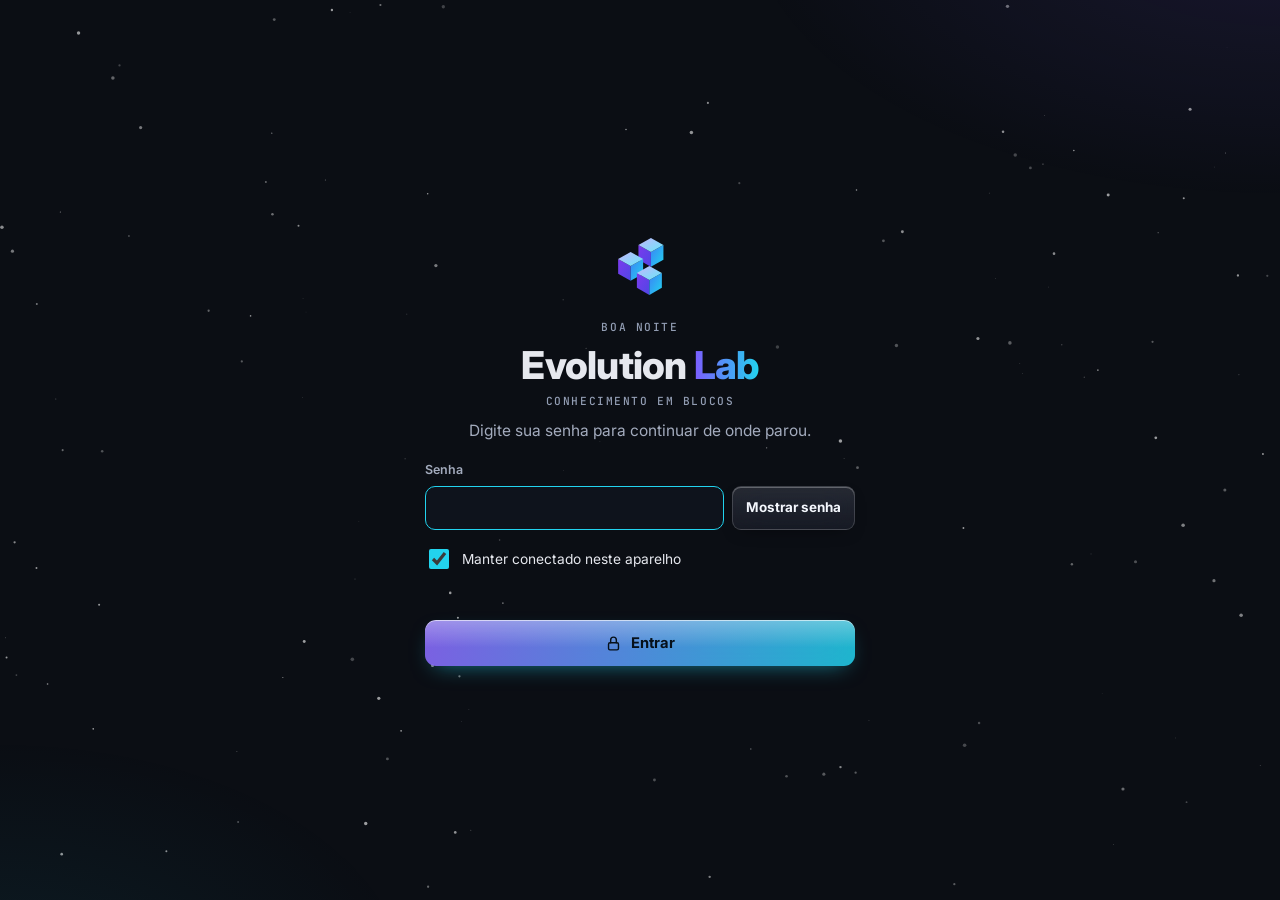
==== index.html @ 815b3268 "Corrige celular: cabecalho sem cortes, seis atalhos compactos, trilha e formularios responsivos" ====
<!doctype html>
<html lang="pt-BR">
<head>
<meta charset="utf-8">
<meta name="viewport" content="width=device-width,initial-scale=1,viewport-fit=cover">
<title>Evolution Lab</title>
<meta name="description" content="A escola particular do Arnold: Curso de Claude, Programação com a BLESSAINT e Faculdade Estácio.">
<meta name="theme-color" content="#0B0E1A">
<meta name="apple-mobile-web-app-capable" content="yes">
<meta name="mobile-web-app-capable" content="yes">
<meta name="apple-mobile-web-app-status-bar-style" content="black-translucent">
<meta name="apple-mobile-web-app-title" content="Evo Lab">
<link rel="manifest" href="manifest.webmanifest">
<link rel="icon" href="icon.svg" type="image/svg+xml">
<link rel="apple-touch-icon" href="icon-180.png">
<link rel="preconnect" href="https://fonts.googleapis.com">
<link rel="preconnect" href="https://fonts.gstatic.com" crossorigin>
<link rel="stylesheet" href="https://fonts.googleapis.com/css2?family=Inter:wght@400;500;600;700;800&family=JetBrains+Mono:wght@400;500;600&family=Pixelify+Sans:wght@500;700&display=swap">
<style>
/* Direção: "árvore de habilidades" — RPG da carreira dev. Painel escuro de ferramenta, violeta e ciano como energia, âmbar para constância, tipografia Inter + JetBrains Mono. */
:root{
  --bg:#0B0E14; --bg2:#0E131C; --card:#121722; --card2:#171D2B; --card3:#1E2533;
  --line:#1E2533; --line2:#2A3245;
  --text:#E6E8EE; --muted:#A3ABBD; --dim:#929DB3;
  --violet:#A78BFA; --violet2:#7C5CFF; --cyan:#22D3EE; --amber:#F59E0B; --pink:#F472B6; --green:#34D399; --red:#F87171;
  --gold:#22D3EE; --fire:#F59E0B; --sky:#22D3EE;
  --claude:#F59E0B; --prog:#A78BFA; --fac:#F472B6;
  --ok:#34D399; --bad:#F87171;
  --grad:linear-gradient(90deg,#7C5CFF,#22D3EE);
  --r:16px;
  --f-d:"Inter", system-ui, -apple-system, "Segoe UI", sans-serif;
  --f-b:"Inter", system-ui, -apple-system, "Segoe UI", sans-serif;
  --f-m:"JetBrains Mono", ui-monospace, Consolas, monospace;
  --ink:#E6E8EE; --ink2:#A3ABBD; --paper:#0E131C; --pen:#A78BFA; --pen-soft:#1D1A33;
  --hl:#22D3EE; --hl-ink:#04161A; --red2:#F87171; --ok-soft:#0F2A22; --c-claude:#F59E0B; --c-claude-soft:#2A2010;
  --f-body:var(--f-b); --f-hand:var(--f-m); --f-mono:var(--f-m);
  color-scheme:dark;
}
*{box-sizing:border-box;-webkit-tap-highlight-color:transparent}
html,body{margin:0}
body{background:var(--bg);color:var(--text);font-family:var(--f-b);font-size:15.5px;line-height:1.6;min-height:100vh;overflow-x:hidden;padding-top:env(safe-area-inset-top,0px);-webkit-font-smoothing:antialiased}
body::after{content:"";position:fixed;inset:0;pointer-events:none;z-index:-1;background:radial-gradient(900px 480px at 100% -10%,rgba(124,92,255,.12),transparent 60%),radial-gradient(700px 420px at 0% 110%,rgba(34,211,238,.07),transparent 60%)}
a{color:var(--cyan)}
button{font:inherit;color:inherit;cursor:pointer;border:0;background:none}
input,textarea,select{font:inherit;color:var(--text)}
:focus-visible{outline:2px solid var(--cyan);outline-offset:3px;border-radius:8px}
h1,h2,h3,h4{font-family:var(--f-d);margin:0;line-height:1.12;text-wrap:balance;font-weight:800;letter-spacing:-.02em}
h1{font-size:clamp(1.9rem,5.2vw,2.7rem)}
h2{font-size:clamp(1.3rem,3.4vw,1.75rem)}
h3{font-size:1.05rem;letter-spacing:-.01em}
p{margin:0 0 .8em}
code{font-family:var(--f-m);font-size:.85em;background:#1A2030;color:#C9D4FF;padding:.12em .4em;border-radius:6px}
pre{background:#080B11;border:1px solid var(--line);color:#D6DEFF;padding:14px 16px;border-radius:12px;overflow-x:auto;font-size:.82rem;line-height:1.6;margin:.6em 0 1em;font-family:var(--f-m)}
pre code{background:none;padding:0;color:inherit}
.sr{position:absolute;width:1px;height:1px;overflow:hidden;clip:rect(0 0 0 0)}
.muted{color:var(--muted)} .dim{color:var(--dim)} .small{font-size:.86rem} .tiny{font-size:.76rem}
.mono{font-family:var(--f-m)}
.num{font-variant-numeric:tabular-nums}
.row{display:flex;gap:12px;align-items:center;flex-wrap:wrap}
.between{justify-content:space-between}
.stack{display:flex;flex-direction:column;gap:16px}
.grid2{display:grid;grid-template-columns:repeat(auto-fit,minmax(min(100%,320px),1fr));gap:16px}
.grid3{display:grid;grid-template-columns:repeat(auto-fit,minmax(min(100%,240px),1fr));gap:14px}
.eyebrow{font-family:var(--f-m);font-size:.7rem;letter-spacing:.14em;text-transform:uppercase;font-weight:500;color:var(--dim)}
.gtext{background:var(--grad);-webkit-background-clip:text;background-clip:text;color:transparent}

/* app shell */
.shell{display:grid;grid-template-columns:248px minmax(0,1fr);min-height:100vh}
.rail{position:sticky;top:0;height:100vh;padding:22px 14px;display:flex;flex-direction:column;gap:4px;border-right:1px solid var(--line);background:rgba(11,14,20,.85)}
.brand{display:flex;align-items:center;gap:12px;padding:2px 6px 22px;text-decoration:none;color:var(--text)}
.brand b{font-weight:700;font-size:.98rem;line-height:1.2;display:block}
.brand small{display:block;font-family:var(--f-m);font-size:.72rem;color:var(--cyan)}
.crest{width:42px;height:42px;flex:none}
.navi{display:flex;align-items:center;gap:12px;padding:10px 12px;border-radius:10px;text-decoration:none;color:var(--dim);font-weight:600;font-size:.93rem}
.navi svg{width:20px;height:20px;flex:none}
.navi:hover{background:var(--card);color:var(--text)}
.navi[aria-current="page"]{background:var(--card2);color:var(--text)}
.navi[aria-current="page"] svg{color:var(--cyan)}
.rail .spacer{flex:1}
.rail .sync{font-family:var(--f-m);font-size:.72rem;color:var(--dim);padding:8px 12px;display:flex;gap:8px;align-items:center}
.dot{width:7px;height:7px;border-radius:50%;background:var(--green);flex:none}
.dot.off{background:var(--amber)} .dot.busy{background:var(--cyan);animation:pulse 1s infinite}
.main{min-width:0}
.topbar{position:sticky;top:0;z-index:30;display:flex;align-items:center;gap:8px;justify-content:flex-end;padding:12px max(18px,env(safe-area-inset-right,0px)) 12px max(18px,env(safe-area-inset-left,0px));background:rgba(11,14,20,.85);backdrop-filter:blur(12px);border-bottom:1px solid var(--line)}
.topbar .brand{display:none;padding:0;margin-right:auto}
.pill{display:inline-flex;align-items:center;gap:7px;padding:6px 11px;border-radius:9px;background:var(--card);border:1px solid var(--line);font-family:var(--f-m);font-size:.8rem;white-space:nowrap;text-decoration:none;color:var(--text)}
.pill svg{width:15px;height:15px}
.pill.fire{color:var(--amber)} .pill.xp{color:var(--cyan)} .pill.lvl{color:var(--violet)}
.pill.fire.cold{color:var(--dim)}
.wrap{max-width:1180px;margin:0 auto;padding:28px max(18px,env(safe-area-inset-right,0px)) 80px max(18px,env(safe-area-inset-left,0px))}
.tabbar{display:none}
@media (max-width:860px){
  .shell{grid-template-columns:1fr}
  .rail{display:none}
  .topbar .brand{display:flex}
  .topbar .brand small{display:none}
  .topbar .pill.lvl{display:none}
  .tabbar{display:flex;position:fixed;left:0;right:0;bottom:0;z-index:40;background:rgba(14,19,28,.96);backdrop-filter:blur(14px);border-top:1px solid var(--line);
    padding:6px max(6px,env(safe-area-inset-right,0px)) calc(6px + env(safe-area-inset-bottom,0px)) max(6px,env(safe-area-inset-left,0px))}
  .tabbar a{flex:1;display:flex;flex-direction:column;align-items:center;gap:3px;padding:6px 2px;border-radius:10px;text-decoration:none;color:var(--dim);font-size:.66rem;font-weight:600}
  .tabbar a svg{width:22px;height:22px}
  .tabbar a[aria-current="page"]{color:var(--cyan)}
  .wrap{padding-bottom:calc(96px + env(safe-area-inset-bottom,0px))}
}

/* cartões e botões */
.card{background:var(--card);border:1px solid var(--line);border-radius:var(--r);padding:18px}
.card.glow{border-color:var(--line2)}
.btn{display:inline-flex;align-items:center;justify-content:center;gap:9px;padding:11px 18px;min-height:46px;border-radius:11px;font-weight:700;font-size:.92rem;text-decoration:none;background:var(--card2);color:var(--text);border:1px solid var(--line2);transition:filter .12s, transform .12s}
.btn:hover{filter:brightness(1.18)}
.btn:active{transform:translateY(1px)}
.btn.gold{background:var(--grad);color:#0B0E14;border:0}
.btn.ok{background:linear-gradient(90deg,#10B981,#34D399);color:#04140E;border:0}
.btn.ghost{background:transparent}
.btn.sm{min-height:38px;padding:7px 13px;font-size:.84rem;border-radius:9px}
.btn svg{width:17px;height:17px}
.tag{display:inline-flex;align-items:center;gap:6px;padding:3px 9px;border-radius:7px;font-family:var(--f-m);font-size:.72rem;background:var(--card3);color:var(--muted)}
.tag.cl{background:rgba(245,158,11,.12);color:var(--amber)} .tag.pg{background:rgba(167,139,250,.14);color:var(--violet)} .tag.fc{background:rgba(244,114,182,.13);color:var(--pink)}
.tag.ok{background:rgba(52,211,153,.13);color:var(--green)} .tag.bad{background:rgba(248,113,113,.13);color:var(--red)} .tag.gold{background:rgba(34,211,238,.12);color:var(--cyan)}
.bar{height:8px;border-radius:99px;background:var(--card3);overflow:hidden}
.bar i{display:block;height:100%;border-radius:99px;background:var(--grad);transition:width .8s cubic-bezier(.2,.8,.2,1)}
.field{display:flex;flex-direction:column;gap:6px;font-size:.78rem;font-weight:600;color:var(--muted)}
.input,.field input,.field select,.field textarea{background:var(--bg2);border:1px solid var(--line2);border-radius:10px;padding:10px 12px;min-height:44px;font-weight:500;width:100%}
.input:focus,.field input:focus,.field textarea:focus{outline:none;border-color:var(--cyan)}
.chips{display:flex;gap:7px;flex-wrap:wrap}
.chip{padding:7px 12px;border-radius:9px;background:var(--card2);border:1px solid var(--line2);font-family:var(--f-m);font-size:.8rem;min-height:36px}
.chip[aria-pressed="true"]{background:var(--cyan);color:#04161A;border-color:var(--cyan)}
.err{color:var(--red);font-weight:600;font-size:.85rem;min-height:1.2em}

/* PAINEL */
.dash > *,.stack > *,.hero-grid > *{min-width:0}
.dash{display:grid;grid-template-columns:minmax(0,1.3fr) minmax(0,1fr);gap:16px;align-items:start}
@media (max-width:980px){.dash{grid-template-columns:1fr}}
.head{display:flex;justify-content:space-between;align-items:flex-end;gap:14px;flex-wrap:wrap}
.head h1 span{background:var(--grad);-webkit-background-clip:text;background-clip:text;color:transparent}
.k{font-family:var(--f-m);font-size:.7rem;color:var(--dim);text-transform:uppercase;letter-spacing:.14em}
.career{display:flex;align-items:center;gap:8px;margin-top:14px;overflow-x:auto;padding-bottom:2px}
.career span{font-family:var(--f-m);font-size:.78rem;color:#4F586D;white-space:nowrap}
.career span.on{color:var(--text)} .career span.cur{color:var(--cyan);font-weight:600}
.career i{flex:1;min-width:16px;height:2px;background:#232B3B;border-radius:2px}
.career i.on{background:var(--cyan)}
.stats3{display:grid;grid-template-columns:repeat(3,minmax(0,1fr));gap:10px;margin-top:14px}
.stat{background:var(--bg2);border:1px solid var(--line);border-radius:12px;padding:12px}
.stat .v{font-weight:800;font-size:1.55rem;letter-spacing:-.03em;margin-top:4px;line-height:1.1}
.stat .v small{font-family:var(--f-m);font-weight:400;font-size:.74rem;color:var(--dim);letter-spacing:0}
.attr{display:grid;grid-template-columns:104px minmax(0,1fr) 32px;gap:10px;align-items:center;font-size:.92rem;margin-top:11px}
.attr .bar{height:7px}
.attr b{font-family:var(--f-m);font-weight:400;font-size:.8rem;color:var(--dim);text-align:right}
.tree{width:100%;height:auto;display:block}
.tree text{font-family:var(--f-m);font-size:11px}
.weekt{display:grid;grid-template-columns:repeat(7,minmax(0,1fr));gap:7px;margin-top:14px}
.weekt div{text-align:center}
.weekt i{display:block;height:48px;border-radius:9px;background:var(--card3)}
.weekt i.on{background:var(--cyan)}
.weekt i.rest{background:transparent;border:1.5px dashed var(--line2)}
.weekt i.today{box-shadow:0 0 0 2px var(--text)}
.weekt i.on.today{background:var(--grad)}
.weekt small{font-family:var(--f-m);font-size:.7rem;color:var(--dim)}
.quest{display:grid;grid-template-columns:30px minmax(0,1fr) auto;gap:12px;align-items:center;padding:12px 0;border-top:1px solid var(--line);text-decoration:none;color:var(--text)}
.quest:first-of-type{border-top:0}
.quest .ic{width:26px;height:26px;border-radius:8px;display:flex;align-items:center;justify-content:center;border:1.5px solid var(--line2)}
.quest .ic svg{width:15px;height:15px}
.quest.done .ic{background:var(--cyan);border-color:var(--cyan);color:#04161A}
.quest.done b{color:var(--dim);text-decoration:line-through;font-weight:500}
.quest .rw{font-family:var(--f-m);color:var(--violet);font-size:.78rem;white-space:nowrap}
.quest:hover b{color:#fff}
.goal{display:flex;gap:14px;align-items:center}
.ring{flex:none}
.ring text{font-family:var(--f-m);font-weight:600;fill:var(--text)}
.badge-mini{display:flex;gap:10px;align-items:center;padding:10px;border-radius:11px;background:var(--bg2);border:1px solid var(--line);font-size:.86rem}
.badge-mini i{width:30px;height:30px;border-radius:8px;display:flex;align-items:center;justify-content:center;font:600 .62rem var(--f-m);font-style:normal;flex:none;color:#0B0E14}
.badge-mini.off i{background:var(--card3)!important;color:var(--dim)}
.badge-mini.off{color:var(--dim)}
.course{display:flex;flex-direction:column;gap:10px;text-decoration:none;color:var(--text);border-radius:var(--r);padding:16px;background:var(--card);border:1px solid var(--line);transition:border-color .15s}
.course:hover{border-color:var(--line2)}
.course .ico{width:38px;height:38px;border-radius:10px;display:flex;align-items:center;justify-content:center;background:var(--card3)}
.course .ico svg{width:20px;height:20px}
.c-cl .ico{color:var(--amber)} .c-pg .ico{color:var(--violet)} .c-fc .ico{color:var(--pink)}
.course h3{font-size:1rem}
.course .grow{flex:1}
.heat{display:grid;grid-auto-flow:column;grid-template-rows:repeat(7,1fr);gap:3px;overflow-x:auto;padding-bottom:4px}
.heat i{width:13px;height:13px;border-radius:3px;background:var(--card3)}
.heat i.l1{background:#173B47} .heat i.l2{background:#156075} .heat i.l3{background:#1597B0} .heat i.l4{background:#22D3EE}
.quote{font-weight:600;font-size:1rem;line-height:1.45}

/* hero de curso */
.course-hero{border-radius:20px;padding:clamp(20px,3.5vw,30px);border:1px solid var(--line);background:var(--card);position:relative;overflow:hidden}
.course-hero::before{content:"";position:absolute;inset:0 0 auto;height:3px;background:var(--acc,var(--grad))}
.hero-grid{display:grid;grid-template-columns:minmax(0,1.3fr) minmax(0,1fr);gap:22px;align-items:center}
@media (max-width:760px){.hero-grid{grid-template-columns:1fr}}

/* TRILHA (curso de Claude) */
.trail{position:relative;display:flex;flex-direction:column;align-items:center;padding:6px 0 30px}
.unit{width:100%;max-width:680px;border-radius:14px;padding:14px 16px;margin:24px 0 14px;display:flex;justify-content:space-between;align-items:center;gap:12px;border:1px solid var(--line);background:var(--card)}
.unit h3{font-size:1rem}
.node-wrap{position:relative;display:flex;flex-direction:column;align-items:center;margin:8px 0}
.node{position:relative;width:64px;height:64px;border-radius:50%;display:flex;align-items:center;justify-content:center;text-decoration:none;color:var(--muted);background:var(--bg2);border:2px solid var(--line2);font-family:var(--f-m);font-weight:600;font-size:1.05rem;transition:transform .12s,border-color .12s}
.node:hover{border-color:var(--violet);color:var(--text)}
.node.done{background:var(--cyan);border-color:var(--cyan);color:#04161A}
.node.cur{border-color:var(--violet);color:var(--text);box-shadow:0 0 0 6px rgba(124,92,255,.18),0 0 28px rgba(124,92,255,.35)}
.node.rev{border-radius:16px}
.node svg{width:26px;height:26px}
.node-lbl{margin-top:10px;text-align:center;font-weight:600;font-size:.86rem;max-width:min(220px,44vw);line-height:1.3}
.node-lbl small{display:block;color:var(--dim);font-family:var(--f-m);font-weight:400;font-size:.7rem;margin-top:2px}
.stars{display:flex;gap:2px;justify-content:center;margin-top:5px}
.stars svg{width:13px;height:13px}
.bubble{position:absolute;top:-30px;white-space:nowrap;background:var(--violet2);color:#fff;font-family:var(--f-m);font-size:.66rem;padding:4px 8px;border-radius:6px;letter-spacing:.08em}

/* AULA */
.read-bar{position:fixed;left:0;top:0;height:3px;z-index:50;background:var(--grad);width:0}
.lesson{max-width:780px;margin:0 auto}
.crumbs{display:flex;gap:8px;align-items:center;flex-wrap:wrap;font-size:.84rem;font-family:var(--f-m)}
.crumbs a{text-decoration:none;color:var(--muted)}
.fig{margin:0;border-radius:16px;padding:14px;background:var(--bg2);border:1px solid var(--line)}
.fig svg{display:block;width:100%;height:auto}
.content{font-size:1.02rem}
.sec{background:var(--card);border:1px solid var(--line);border-radius:16px;padding:18px 20px;margin-top:12px}
.sec h3{display:flex;gap:12px;align-items:center;font-size:1.08rem;margin-bottom:10px}
.sec h3 .k{width:30px;height:30px;border-radius:8px;flex:none;display:flex;align-items:center;justify-content:center;background:rgba(124,92,255,.16);color:var(--violet);font-family:var(--f-m);font-size:.82rem;letter-spacing:0}
.sec ul,.sec ol{padding-left:1.25em;margin:.3em 0 .6em} .sec li{margin:.3em 0}
.sec b{color:#fff}
.tip{display:flex;gap:14px;padding:16px 18px;border-radius:16px;background:rgba(34,211,238,.06);border:1px solid rgba(34,211,238,.28)}
.tip svg{width:24px;height:24px;color:var(--cyan);flex:none}
.divider{display:flex;align-items:center;gap:14px;margin:26px 0 6px}
.divider::before,.divider::after{content:"";flex:1;height:1px;background:var(--line2)}
.divider h2{font-family:var(--f-m);font-weight:500;font-size:.85rem;letter-spacing:.16em;text-transform:uppercase;color:var(--cyan)}
.mind{display:grid;grid-template-columns:repeat(auto-fit,minmax(min(100%,200px),1fr));gap:10px}
.mind .center{grid-column:1/-1;text-align:center;padding:12px;border-radius:12px;background:var(--grad);color:#0B0E14;font-weight:800}
.mind .n{padding:11px 13px;border-radius:12px;background:var(--card);border:1px solid var(--line);border-left:3px solid var(--violet);font-weight:500;font-size:.9rem;line-height:1.35}

/* QUIZ */
.quiz{background:var(--card);border:1px solid var(--line2);border-radius:18px;padding:clamp(16px,3vw,24px)}
.qprog{display:flex;gap:5px}
.qprog i{flex:1;height:5px;border-radius:99px;background:var(--card3)}
.qprog i.ok{background:var(--green)} .qprog i.bad{background:var(--red)} .qprog i.cur{background:var(--violet)}
.qtext{font-weight:700;font-size:clamp(1.05rem,3vw,1.25rem);line-height:1.35;margin:16px 0 12px;letter-spacing:-.01em}
.opt{display:flex;gap:13px;align-items:flex-start;width:100%;text-align:left;padding:13px 14px;border-radius:12px;background:var(--bg2);border:1.5px solid var(--line2);margin-top:9px;font-weight:500;line-height:1.4;transition:border-color .1s}
.opt:hover{border-color:#3B4560}
.box{flex:none;width:22px;height:22px;border:2px solid #4B556D;border-radius:6px;position:relative;margin-top:-1px}
.opt[aria-checked="true"]{border-color:var(--violet);background:rgba(124,92,255,.08)}
.opt[aria-checked="true"] .box{border-color:var(--violet)}
.opt[aria-checked="true"] .box::before,.opt[aria-checked="true"] .box::after{content:"";position:absolute;left:50%;top:50%;width:18px;height:3px;background:var(--violet);border-radius:2px}
.opt[aria-checked="true"] .box::before{transform:translate(-50%,-50%) rotate(45deg)}
.opt[aria-checked="true"] .box::after{transform:translate(-50%,-50%) rotate(-45deg)}
.opt.right{border-color:var(--green);background:rgba(52,211,153,.08)} .opt.right .box{border-color:var(--green)} .opt.right .box::before,.opt.right .box::after{background:var(--green)}
.opt.wrong{border-color:var(--red);background:rgba(248,113,113,.08)} .opt.wrong .box{border-color:var(--red)} .opt.wrong .box::before,.opt.wrong .box::after{background:var(--red)}
.opt[disabled]{cursor:default}
.feedback{margin-top:14px;padding:14px;border-radius:12px;display:flex;gap:12px;align-items:flex-start;font-size:.94rem}
.feedback.ok{background:rgba(52,211,153,.08);border:1px solid rgba(52,211,153,.35)} .feedback.bad{background:rgba(248,113,113,.07);border:1px solid rgba(248,113,113,.35)}
.combo{font-family:var(--f-m);font-size:.82rem;color:var(--amber);display:flex;gap:6px;align-items:center}
.result{text-align:center;display:flex;flex-direction:column;align-items:center;gap:12px;padding:8px 0}
.bigstars{display:flex;gap:8px}
.bigstars svg{width:40px;height:40px}
.xpgain{font-family:var(--f-m);font-weight:600;font-size:1.7rem;color:var(--cyan)}
.check{display:flex;gap:13px;align-items:flex-start;width:100%;text-align:left;padding:12px 14px;border-radius:12px;background:var(--bg2);border:1px solid var(--line2);font-weight:500;line-height:1.4}
.check + .check{margin-top:8px}
.check[aria-checked="true"]{border-color:rgba(52,211,153,.5)}
.check[aria-checked="true"] .t{color:var(--dim);text-decoration:line-through}
.check[aria-checked="true"] .box{background:var(--green);border-color:var(--green)}
.check[aria-checked="true"] .box::after{content:"";position:absolute;left:6px;top:1px;width:6px;height:12px;border:solid #04140E;border-width:0 3px 3px 0;transform:rotate(45deg)}
.check .xp{margin-left:auto;font-family:var(--f-m);font-size:.74rem;color:var(--violet);white-space:nowrap}

/* listas */
.list{border-radius:16px;overflow:hidden;border:1px solid var(--line);background:var(--card)}
.li{display:grid;grid-template-columns:auto minmax(0,1fr) auto;gap:14px;align-items:center;padding:12px 16px;border-top:1px solid var(--line);width:100%;text-align:left}
.li:first-child{border-top:0}
.li:hover{background:var(--card2)}
.tick{width:26px;height:26px;border-radius:8px;border:2px solid var(--line2);position:relative;flex:none;background:var(--bg2)}
.tick[aria-checked="true"]{background:var(--cyan);border-color:var(--cyan)}
.tick[aria-checked="true"]::after{content:"";position:absolute;left:7px;top:2px;width:7px;height:13px;border:solid #04161A;border-width:0 3px 3px 0;transform:rotate(45deg)}
.grade{font-family:var(--f-m);font-size:1.05rem;font-weight:600;color:var(--cyan);line-height:1}
.boss{display:flex;gap:14px;align-items:center;padding:12px 14px;border-radius:12px;background:var(--bg2);border:1px solid var(--line);width:100%;text-align:left}
.boss .hp{flex:1}
.boss.dead{opacity:.55}
.boss.dead .t{text-decoration:line-through}

/* faculdade */
.disc{border-radius:16px;padding:18px;background:var(--card);border:1px solid var(--line);border-top:3px solid var(--pink)}
.grades{display:grid;grid-template-columns:repeat(4,minmax(0,1fr));gap:10px}
@media (max-width:520px){.grades{grid-template-columns:repeat(2,minmax(0,1fr))}}
.ev{display:flex;gap:14px;align-items:center;padding:11px 0;border-bottom:1px solid var(--line)}
.ev .d{width:50px;height:54px;flex:none;border-radius:10px;background:var(--card3);display:flex;flex-direction:column;align-items:center;justify-content:center;font-weight:800;line-height:1}
.ev .d small{font-family:var(--f-m);font-weight:400;font-size:.6rem;color:var(--pink);text-transform:uppercase;margin-top:4px}

/* perfil */
.medal{display:flex;gap:12px;align-items:center;padding:12px;border-radius:12px;background:var(--bg2);border:1px solid var(--line)}
.medal .m{width:44px;height:44px;flex:none}
.medal.off{opacity:.45;filter:grayscale(1)}
.medal.on{border-color:rgba(34,211,238,.35)}
.tbl{width:100%;border-collapse:collapse;font-size:.92rem}
.tbl th{text-align:left;font-family:var(--f-m);font-weight:400;font-size:.68rem;letter-spacing:.12em;text-transform:uppercase;color:var(--dim);padding:10px;border-bottom:1px solid var(--line2)}
.tbl td{padding:12px 10px;border-bottom:1px solid var(--line)}
.tbl-wrap{overflow-x:auto}
.cert{position:relative;text-align:center;padding:30px 22px;border-radius:18px;background:linear-gradient(135deg,#1A1535,#0F2A33);border:1px solid rgba(34,211,238,.4)}
.cert h2{background:var(--grad);-webkit-background-clip:text;background-clip:text;color:transparent}

/* login */
.login{min-height:100vh;display:flex;align-items:center;justify-content:center;padding:28px max(18px,env(safe-area-inset-right,0px)) 28px max(18px,env(safe-area-inset-left,0px));position:relative;overflow:hidden}
.login canvas{position:fixed;inset:0;width:100%;height:100%;z-index:-1;opacity:.6}
.login-box{width:100%;max-width:430px;display:flex;flex-direction:column;gap:16px}
.login-box .crest{width:64px;height:64px;margin:0 auto}
.login h1{text-align:center;font-size:clamp(1.8rem,7vw,2.4rem)}
.steps{counter-reset:s;display:flex;flex-direction:column;gap:10px;padding:0;margin:0;list-style:none}
.steps li{counter-increment:s;display:grid;grid-template-columns:30px minmax(0,1fr);gap:10px;font-size:.9rem}
.steps li::before{content:counter(s);width:24px;height:24px;border-radius:7px;background:var(--card3);display:flex;align-items:center;justify-content:center;font-family:var(--f-m);font-size:.75rem}

/* overlays */
.toast{position:fixed;left:50%;transform:translateX(-50%);bottom:calc(92px + env(safe-area-inset-bottom,0px));z-index:80;background:var(--card2);border:1px solid var(--line2);color:var(--text);padding:11px 18px;border-radius:11px;font-weight:600;font-size:.88rem;max-width:calc(100% - 32px);text-align:center;box-shadow:0 12px 40px rgba(0,0,0,.5)}
@media (min-width:861px){.toast{bottom:28px}}
.xp-float{position:fixed;z-index:85;font-family:var(--f-m);font-weight:600;color:var(--cyan);font-size:1.05rem;pointer-events:none;background:rgba(11,14,20,.85);border:1px solid rgba(34,211,238,.4);padding:4px 10px;border-radius:8px}
@media (prefers-reduced-motion:no-preference){.xp-float{animation:floatup 1.3s ease-out forwards}}
@keyframes floatup{from{opacity:0;transform:translateY(8px)}20%{opacity:1;transform:translateY(0)}to{opacity:0;transform:translateY(-46px)}}
@keyframes pulse{0%,100%{opacity:1}50%{opacity:.35}}
.modal{position:fixed;inset:0;z-index:90;background:rgba(5,7,12,.8);backdrop-filter:blur(6px);display:flex;align-items:center;justify-content:center;padding:22px}
.modal-in{width:100%;max-width:420px;border-radius:20px;padding:28px 22px;text-align:center;background:var(--card);border:1px solid var(--line2);display:flex;flex-direction:column;gap:12px;align-items:center;box-shadow:0 0 0 1px rgba(124,92,255,.2),0 30px 80px rgba(0,0,0,.6),0 0 60px rgba(124,92,255,.2)}
@media (prefers-reduced-motion:no-preference){.modal-in{animation:pop .35s cubic-bezier(.2,1.2,.4,1) both}}
@keyframes pop{from{transform:scale(.92);opacity:0}to{transform:none;opacity:1}}
.sheet{position:fixed;inset:0;z-index:90;background:rgba(5,7,12,.7);display:flex;align-items:flex-end;justify-content:center}
.sheet-in{width:100%;max-width:560px;background:var(--card);border:1px solid var(--line2);border-radius:20px 20px 0 0;padding:20px 18px calc(22px + env(safe-area-inset-bottom,0px));display:flex;flex-direction:column;gap:14px;max-height:88vh;overflow:auto}
@media (prefers-reduced-motion:no-preference){.sheet-in{animation:up .22s ease-out both}}
@keyframes up{from{transform:translateY(30px);opacity:.5}to{transform:none;opacity:1}}
#confetti{display:none}
.fade{animation:fadein .25s ease-out both}
@keyframes fadein{from{opacity:0;transform:translateY(6px)}to{opacity:1;transform:none}}

/* meus cursos, violão, biblioteca */
.ptag{display:inline-flex;align-items:center;font-family:var(--f-m);font-size:.66rem;letter-spacing:.08em;text-transform:uppercase;padding:3px 9px;border-radius:999px;border:1px solid}
.okc{color:var(--green)} .vio{color:var(--violet)}
.cgrid{display:grid;grid-template-columns:repeat(auto-fill,minmax(min(100%,290px),1fr));gap:14px}
.ccard{display:flex;flex-direction:column;gap:12px;padding:16px;border-radius:var(--r);background:var(--card);border:1px solid var(--line);text-decoration:none;color:var(--text);transition:border-color .15s}
.ccard:hover{border-color:var(--line2)}
.ccard .bar{height:6px}
.ccover{height:88px;border-radius:12px;position:relative;overflow:hidden;display:flex;align-items:flex-end;padding:12px}
.ccover::after{content:"";position:absolute;inset:0;background:repeating-linear-gradient(135deg,rgba(255,255,255,.04) 0 2px,transparent 2px 14px)}
.ccover b{position:relative;font-weight:800;font-size:1.02rem;line-height:1.2}
.ccard .btn{overflow:hidden;text-overflow:ellipsis;white-space:nowrap;display:block;text-align:center;line-height:22px}
.linkcard{display:flex;align-items:center;gap:14px;text-decoration:none;color:var(--text)}
.linkcard > span:nth-child(2){flex:1;min-width:0}
.linkcard > svg{width:18px;height:18px;color:var(--dim)}
.ico2{width:42px;height:42px;border-radius:12px;display:grid;place-items:center;background:var(--card3);color:var(--cyan);flex:none}
.ico2 svg{width:22px;height:22px}
.back{display:inline-flex;align-items:center;gap:8px;color:var(--muted);text-decoration:none;font-weight:600;font-size:.88rem}
.back svg{width:18px;height:18px}
.chero{display:grid;grid-template-columns:minmax(0,1.4fr) minmax(0,1fr);gap:16px}
@media (max-width:860px){.chero{grid-template-columns:1fr}}
.mod{border:1px solid var(--line);border-radius:14px;background:var(--card);margin-bottom:10px;overflow:hidden}
.mod summary{list-style:none;cursor:pointer;padding:14px 16px;display:flex;gap:12px;align-items:center}
.mod summary::-webkit-details-marker{display:none}
.mn{width:38px;height:34px;border-radius:10px;display:grid;place-items:center;background:var(--card3);color:var(--muted);flex:none;font-family:var(--f-m);font-size:.68rem;font-weight:700}
.mn svg{width:16px;height:16px}
.mod.done .mn{background:#0F2A22;color:var(--green)} .mod.cur .mn{background:#1D1A33;color:var(--violet)}
.les{display:flex;align-items:center;gap:12px;padding:11px 16px;border-top:1px solid var(--line)}
.les.nx{background:#16132A}
.les .t{flex:1;min-width:0}.les .t b{font-weight:600;font-size:.92rem;display:block;line-height:1.3}
.les .tick{cursor:pointer}
.open{font-weight:600;font-size:.8rem;color:var(--cyan);text-decoration:none;white-space:nowrap}
.cnt{display:flex;align-items:center;gap:10px}
.cnt .btn{min-width:40px;padding:6px 0}
.cnt .mono{font-size:1.05rem;font-weight:700;min-width:54px;text-align:center}
.vweek{display:grid;grid-template-columns:repeat(7,1fr);gap:8px;align-items:end;height:100px;margin-top:14px}
.vweek > div{display:flex;flex-direction:column;justify-content:flex-end;height:100%}
.vweek i{display:block;border-radius:6px 6px 3px 3px;background:var(--grad)}
.vweek span{font-family:var(--f-m);font-size:.66rem;color:var(--dim);text-align:center;display:block;margin-top:5px}
.vweek span.today{color:var(--cyan)}
.chords{display:flex;gap:8px;flex-wrap:wrap}
.cd{font-family:var(--f-m);font-weight:700;font-size:.85rem;padding:8px 12px;min-width:46px;border-radius:10px;border:1px solid var(--line2);background:var(--card2);color:var(--dim)}
.cd.s2{color:var(--green);border-color:#1F4D2E;background:#0F2A22} .cd.s1{color:var(--amber);border-color:#5A4010;background:#2A2010}
.song{display:flex;gap:10px;align-items:center;padding:10px 0;border-top:1px solid var(--line)}
.song b{font-weight:600}
.st{font-family:var(--f-m);font-weight:600;font-size:.68rem;padding:4px 9px;border-radius:999px;white-space:nowrap;flex:none}
.st.a{background:#2A2010;color:var(--amber)} .st.d{background:#0F2A22;color:var(--green)} .st.q{background:var(--card3);color:var(--muted)}
.seg{display:flex;gap:6px;flex-wrap:wrap}
.seg button{font-weight:600;font-size:.8rem;padding:7px 12px;border-radius:9px;background:var(--card);border:1px solid var(--line);color:var(--muted)}
.seg button[aria-pressed="true"]{color:var(--text);border-color:var(--cyan)}
.shelf{display:grid;grid-template-columns:repeat(auto-fill,minmax(140px,1fr));gap:16px}
.book{display:flex;flex-direction:column;gap:8px;text-align:left}
.book.add{aspect-ratio:2/3;border-radius:12px;border:1.5px dashed var(--line2);display:grid;place-items:center;color:var(--dim);font-weight:600;text-align:center}
.book.add svg{width:22px;height:22px}
.bc{aspect-ratio:2/3;width:100%;border-radius:6px 12px 12px 6px;padding:14px 12px;display:flex;flex-direction:column;justify-content:space-between;box-shadow:inset 6px 0 0 rgba(0,0,0,.25),0 10px 24px rgba(0,0,0,.35);color:#fff}
.bc.big{width:104px;flex:none}
.bc b{font-weight:800;font-size:1rem;line-height:1.15}
.bc small{font-family:var(--f-m);font-size:.6rem;opacity:.75;letter-spacing:.04em}
.stars5{display:flex;gap:2px}
.stars5 button{font-size:1.4rem;color:var(--line2);padding:0 2px;line-height:1}
.stars5 button.on{color:var(--amber)}
.note{border-left:3px solid var(--violet2);padding:8px 12px;background:var(--card2);border-radius:0 10px 10px 0;font-size:.9rem;margin-top:8px;gap:8px}
.tabbar a{min-width:0}
.tree .tl{font-family:var(--f-b);font-size:10.5px}
.tree-list{display:none;flex-direction:column;gap:2px;position:relative}
.tn{display:flex;align-items:center;gap:12px;padding:7px 4px;position:relative}
.tn .ring{flex:none}
.tn .ring text{fill:var(--text);font-family:var(--f-m);font-weight:700}
.tn b{font-weight:600;font-size:.92rem;display:block;line-height:1.25}
.tn.lock{opacity:.55}
.tn.cur{background:linear-gradient(90deg,rgba(124,92,255,.14),transparent);border-radius:12px}
.tn + .tn::before{content:"";position:absolute;left:23px;top:-8px;width:2px;height:12px;background:var(--line2)}
.tn.ok + .tn::before{background:var(--cyan)}
.frase{margin:10px 0 0;font-size:.95rem;color:var(--text);max-width:620px;line-height:1.45;border-left:3px solid var(--violet2);padding-left:12px}
.frase span{color:var(--dim);font-size:.8rem;font-family:var(--f-m)}
.trees{display:flex;flex-direction:column;gap:16px}
.ttabs{display:none;gap:6px;overflow-x:auto;scrollbar-width:none}
.ttabs::-webkit-scrollbar{display:none}
.ttabs button{flex:none;font-weight:600;font-size:.82rem;padding:8px 13px;border-radius:999px;background:var(--card);border:1px solid var(--line2);color:var(--muted)}
.ttabs button[aria-selected="true"]{color:var(--text);border-color:var(--violet2);background:var(--card3)}
@media (max-width:640px){.tree-wide{display:none}.tree-list{display:flex}.ttabs{display:flex}.trees{gap:10px}.trees .treecard{display:none}.trees .treecard.on{display:block}}
@media (max-width:980px){.dash > .stack{display:contents}.o1{order:1}.o2{order:2}.o3{order:3}.o4{order:4}.o5{order:5}.o6{order:6}.o7{order:7}}
.dday{display:flex;align-items:center;gap:14px;text-decoration:none;color:var(--text)}
.dday:hover{border-color:var(--line2)}
.arena h2{font-size:1.15rem}
.fases{display:grid;grid-template-columns:repeat(auto-fill,minmax(min(100%,250px),1fr));gap:8px;margin-top:14px}
.fase{display:flex;align-items:center;gap:12px;padding:11px 12px;border-radius:12px;background:var(--bg2);border:1px solid var(--line);text-decoration:none;color:var(--text)}
.fase:hover{border-color:var(--violet2)}
.fase b{font-weight:600;font-size:.92rem;display:block;line-height:1.3}
.fn{width:32px;height:32px;border-radius:9px;display:grid;place-items:center;background:var(--card3);color:var(--muted);flex:none;font-weight:700;font-size:.8rem}
.fn svg{width:16px;height:16px}
.fase.ok .fn{background:#0E2A33;color:var(--cyan)}
.fase.boss{border-color:#5A2424;background:linear-gradient(90deg,rgba(248,113,113,.08),var(--bg2))}
.fase.boss .fn{background:#3A1515;color:var(--red)}
.fase.lock{opacity:.55;pointer-events:none}
.vidas{display:flex;gap:2px;font-size:1rem}.vidas i{font-style:normal;color:var(--card3)}.vidas i.on{color:var(--red)}
.navg{font-family:var(--f-m);font-size:.62rem;letter-spacing:.14em;text-transform:uppercase;color:var(--dim);padding:14px 12px 4px}
.navg:empty{padding:6px 0 0}
.rail{overflow-y:auto}
.xtag{display:inline-block;font-family:var(--f-m);font-size:.6rem;letter-spacing:.08em;text-transform:uppercase;padding:1px 7px;border-radius:999px;vertical-align:1px}
.xtag.car{background:#0E2A33;color:var(--cyan)} .xtag.hb{background:#2A2010;color:var(--amber)}
.stats3.s4{grid-template-columns:repeat(4,minmax(0,1fr))}
@media (max-width:520px){.stats3.s4{grid-template-columns:repeat(2,minmax(0,1fr))}}
@media (prefers-reduced-motion:reduce){*{animation:none!important;transition:none!important}}


/* iPhone: Dynamic Island, barra inferior, sem zoom em campos */
#quiz{scroll-margin-top:calc(76px + env(safe-area-inset-top,0px))}
body::before{content:"";position:fixed;inset:0 0 auto;height:env(safe-area-inset-top,0px);z-index:35;background:rgba(11,14,20,.96)}
.topbar{top:env(safe-area-inset-top,0px)}
.rail{top:env(safe-area-inset-top,0px);height:calc(100vh - env(safe-area-inset-top,0px))}
.login{min-height:100vh;min-height:100dvh}
.shell{min-height:100dvh}
html{-webkit-text-size-adjust:100%;text-size-adjust:100%}
@media (max-width:860px){
  input,select,textarea,.input,.field input,.field select,.field textarea{font-size:16px}
  .wrap{padding-top:18px}
  h1{font-size:clamp(1.7rem,8vw,2.2rem)}
  .head .pill{display:none}
  .card{padding:16px}
  .course-hero{padding:18px}
  .stats3{gap:8px}
  .stat{padding:10px}
  .stat .v{font-size:1.3rem}
  .attr{grid-template-columns:92px minmax(0,1fr) 28px}
  .tabbar a{min-height:50px}
  .btn{min-height:48px}
  .opt,.check{min-height:52px}
  .modal{padding:16px max(16px,env(safe-area-inset-left,0px)) calc(16px + env(safe-area-inset-bottom,0px))}
  .toast{bottom:calc(84px + env(safe-area-inset-bottom,0px))}
}

/* ilustrações */
.il text{font-family:var(--f-b);font-size:16px;fill:var(--ink)}
.il .tsm{font-size:13px;fill:var(--ink2)}
.il .tb{font-weight:700}
.il .th{font-family:var(--f-m);font-size:15px;fill:var(--cyan);font-weight:500}
.il .k{stroke:#5B6680;stroke-width:2;fill:none;stroke-linecap:round;stroke-linejoin:round}
.il .c{fill:#171D2B;stroke:#2F3850;stroke-width:2}
.il .p{fill:#1D1A33;stroke:var(--violet);stroke-width:2}
.il .pf{fill:var(--violet2)}
.il .h{fill:var(--cyan)}
.il .r{stroke:var(--cyan);stroke-width:2;fill:none;stroke-linecap:round}
.il .rf{fill:var(--red)}
.il .a{fill:var(--amber)}
.il .as{fill:#2A2010;stroke:var(--amber);stroke-width:2}
.il .ink{fill:#E6E8EE}
.il .paper{fill:#0E131C}
.il .ok{fill:#0F2A22;stroke:var(--green);stroke-width:2}
.il text.onink{fill:#0E131C}
.il text.onhl{fill:#04161A}

.stat[data-go]{cursor:pointer;transition:border-color .15s,transform .15s}.stat[data-go]:hover,.stat[data-go]:focus-visible{border-color:var(--violet);outline:none}.stat[data-go]:active{transform:scale(.98)}
a.tn{color:inherit;text-decoration:none;-webkit-tap-highlight-color:transparent}a.tn:active{background:rgba(124,92,255,.12);border-radius:12px}
.tree a{cursor:pointer}.tree a:hover circle:first-child{filter:brightness(1.3)}
.ladder{display:flex;flex-direction:column;gap:2px;position:relative}
.rg{display:flex;align-items:center;gap:12px;padding:9px 6px;position:relative;opacity:.6}
.rg.ok{opacity:1}.rg.cur{opacity:1;background:linear-gradient(90deg,rgba(124,92,255,.16),transparent);border-radius:12px}
.rg .dot{flex:none;width:30px;height:30px;border-radius:50%;display:grid;place-items:center;font-family:var(--f-m);font-size:.75rem;font-weight:700;background:var(--bg2);border:2px solid var(--line2);color:var(--dim)}
.rg .dot svg{width:15px;height:15px}.rg.ok .dot{background:var(--cyan);border-color:var(--cyan);color:#04161A}.rg.cur .dot{border-color:var(--violet)}
.rg b{font-weight:600;font-size:.95rem}.rg + .rg::before{content:"";position:absolute;left:20px;top:-10px;width:2px;height:12px;background:var(--line2)}.rg.ok + .rg::before{background:var(--cyan)}
.hbars{display:flex;align-items:flex-end;gap:5px;height:90px}.hbars>div{flex:1;height:100%;display:flex;align-items:flex-end}
.hbars i{display:block;width:100%;border-radius:5px 5px 2px 2px;background:var(--line2)}.hbars i.on{background:linear-gradient(180deg,var(--cyan),var(--violet))}.hbars i.today{outline:2px solid #fff3}
.gift{display:flex;flex-direction:column}.gift.lock{opacity:.6;border-style:dashed}.gift .gico{flex:none;width:38px;height:38px;border-radius:12px;display:grid;place-items:center;background:rgba(245,158,11,.14);color:var(--amber)}.gift.lock .gico{background:var(--bg2);color:var(--dim)}.gift .gico svg{width:20px;height:20px}
.password-row{display:flex;gap:8px;align-items:stretch}.password-row input{flex:1;min-width:0;width:100%}.password-row button{flex:none}

.study-progress{margin-top:14px}.study-progress>summary{display:flex;justify-content:space-between;align-items:center;gap:10px;cursor:pointer;list-style:none;padding:10px 0;color:var(--text);font-size:.86rem;font-weight:600}.study-progress>summary::-webkit-details-marker{display:none}.study-progress>summary::after{content:"+";color:var(--cyan);font-size:1.2rem}.study-progress[open]>summary::after{content:"−"}.study-progress[open]>summary>span{display:none}.study-grid{display:grid;grid-template-columns:repeat(2,minmax(0,1fr));gap:12px;margin:8px 0 14px}.study-box{--study-color:var(--red);--study-glow:rgba(248,113,113,.09);padding:14px;border:1px solid color-mix(in srgb,var(--study-color) 35%,var(--line));background:var(--bg2);border-radius:12px;box-shadow:0 0 12px var(--study-glow),inset 0 0 16px var(--study-glow);min-width:0}.study-box.mid{--study-color:var(--amber);--study-glow:rgba(245,158,11,.09)}.study-box.high{--study-color:var(--green);--study-glow:rgba(52,211,153,.09)}.study-top{display:flex;align-items:center;justify-content:space-between;gap:10px;margin-bottom:5px}.study-top b{font-size:.87rem}.study-percent{color:var(--study-color);font-family:var(--f-m);font-weight:700}.study-track{height:6px;background:var(--card3);border-radius:8px;margin-top:10px;overflow:hidden}.study-track i{display:block;height:100%;background:var(--study-color);border-radius:8px}.level-info{margin-top:10px}.level-info summary{font-size:.76rem;color:var(--muted);cursor:pointer}.level-info p{margin-top:8px}.career-mobile{display:none}
@media(max-width:600px){.career{display:none}.career-mobile{display:flex;align-items:center;justify-content:space-between;gap:10px;margin:16px 0;font-size:.8rem;flex-wrap:wrap}.career-mobile span:first-child{color:var(--cyan)}.study-grid{grid-template-columns:1fr}.stats3 .k{letter-spacing:.06em;font-size:.65rem}.stats3 .v{font-size:clamp(1.25rem,6vw,1.7rem)}.stats3 .v small{font-size:.65rem}.stat{min-width:0}.study-box{padding:14px}}


/* Medidores de blocos somente no progresso por área. */
.study-box{display:grid;grid-template-columns:100px minmax(0,1fr);column-gap:12px;align-content:center}.study-blocks{width:100%;max-width:100px;grid-column:1;grid-row:1/4;align-self:center;overflow:visible}.study-blocks path{fill:none;stroke-width:9}.study-block-empty{stroke:var(--card3)}.study-block-fill{stroke:var(--study-color);filter:drop-shadow(0 0 2px var(--study-color))}.study-blocks text{fill:var(--study-color);font-family:var(--f-m);font-size:15px;font-weight:700}.study-box .study-top{grid-column:2;grid-row:1;align-self:end;margin:0 0 4px;min-width:0}.study-box>.small{grid-column:2;grid-row:2;overflow-wrap:anywhere}.study-box>.tiny{grid-column:2;grid-row:3;margin-top:4px}.study-top b{overflow-wrap:anywhere}@media(min-width:601px) and (max-width:1100px){.study-grid{grid-template-columns:1fr}}@media(max-width:360px){.study-box{grid-template-columns:84px minmax(0,1fr);column-gap:10px}}


@media(max-width:860px){.grid2,.grid3{grid-template-columns:minmax(0,1fr)}.row{max-width:100%}.card,.course-hero,.mod,.disc,.quiz,.sheet-in,.modal-in{min-width:0;overflow-wrap:anywhere}.sheet-in{max-height:88dvh}.modal-in{max-height:88dvh;overflow:auto}.password-row{flex-wrap:wrap}.password-row input{flex-basis:160px}.password-row button{min-height:44px}.ttabs button,.chip,.btn.sm,.tabbar a{min-height:44px}pre{max-width:100%}.wrap{padding-right:max(14px,env(safe-area-inset-right,0px));padding-left:max(14px,env(safe-area-inset-left,0px))}input,textarea,select{scroll-margin-top:110px;scroll-margin-bottom:110px}}


/* ===== v26: logo maior, topo aproveitado, saudação que recolhe, frase com digitação ===== */
.brand{gap:14px}.rail .crest{width:58px;height:58px;filter:drop-shadow(0 4px 14px rgba(124,92,255,.45))}.rail .brand b{font-size:1.22rem}.rail .brand small{font-size:.78rem;margin-top:3px}
.topbar .crest{width:46px;height:46px;filter:drop-shadow(0 3px 10px rgba(124,92,255,.45))}.topbar .brand b{font-size:1.1rem}
.crumb{display:none;margin-right:auto;font-family:var(--f-m);font-size:.78rem;letter-spacing:.14em;text-transform:uppercase;color:var(--dim)}
.crumb:not(:empty)::before{content:"";display:inline-block;width:8px;height:8px;border-radius:2px;margin-right:10px;background:var(--grad);vertical-align:1px}
@media (min-width:861px){.crumb{display:block}.topbar{padding-top:14px;padding-bottom:14px}.topbar .pill{padding:8px 14px;font-size:.86rem}}
.wrap{max-width:1500px}
.hero{display:grid;grid-template-columns:minmax(0,1.05fr) minmax(300px,.95fr);gap:16px 30px;align-items:center;margin-bottom:6px}
.hero-main{min-width:0;position:relative}
.hero-body{max-height:230px;overflow:hidden;transition:max-height .5s cubic-bezier(.3,.7,.2,1),opacity .35s,transform .5s}
.hero[data-open="0"] .hero-body{max-height:0;opacity:0;transform:translateY(-8px)}
.hero h1{font-size:clamp(2rem,4.6vw,3.2rem);letter-spacing:-.035em;line-height:1.04}
.hero h1 span{background:var(--grad);-webkit-background-clip:text;background-clip:text;color:transparent}
.hero-sub{margin-top:12px;font-size:1rem;line-height:1.5;color:var(--muted,#9AA4B5);max-width:34ch;text-wrap:pretty}
.hero-toggle{display:inline-flex;align-items:center;gap:10px;min-height:40px;padding:8px 14px;margin-bottom:10px;border-radius:999px;border:1px solid rgba(255,255,255,.14);background:linear-gradient(150deg,rgba(255,255,255,.1),rgba(255,255,255,.02));backdrop-filter:blur(14px);color:var(--text);font:600 .9rem var(--f-b,inherit);cursor:pointer}
.hero[data-open="1"] .hero-hi{display:none}
.hero[data-open="1"] .hero-toggle::before{content:"recolher";font:.72rem var(--f-m);letter-spacing:.12em;text-transform:uppercase;color:var(--dim)}
.hero-hi b{background:var(--grad);-webkit-background-clip:text;background-clip:text;color:transparent}
.hero-chev{width:9px;height:9px;border-right:2px solid var(--cyan);border-bottom:2px solid var(--cyan);transform:rotate(-135deg) translate(-2px,-2px);transition:transform .3s}
.hero[data-open="0"] .hero-chev{transform:rotate(45deg) translate(-2px,-2px)}
.quote{margin:0;position:relative;padding:22px 24px 20px 26px;border-radius:18px;border:1px solid rgba(255,255,255,.12);background:linear-gradient(135deg,rgba(124,92,255,.18),rgba(34,211,238,.06) 60%,rgba(255,255,255,.03));backdrop-filter:blur(14px);box-shadow:inset 0 1px 0 rgba(255,255,255,.14),0 18px 50px -24px rgba(124,92,255,.6)}
.quote::before{content:"";position:absolute;left:0;top:18px;bottom:18px;width:3px;border-radius:3px;background:var(--grad)}
.quote-mark{position:absolute;right:18px;top:-6px;font:italic 800 5.4rem/1 Georgia,serif;color:rgba(167,139,250,.22);pointer-events:none}
.quote blockquote{margin:0;min-height:3.4em;font:italic 500 clamp(1.1rem,1.7vw,1.5rem)/1.42 "Iowan Old Style","Palatino Linotype",Palatino,Georgia,serif;color:#EEF0F6;text-wrap:pretty}
.quote.typing blockquote::after{content:"";display:inline-block;width:2px;height:1.1em;margin-left:3px;vertical-align:-.15em;background:var(--cyan);animation:qcur .7s steps(1) infinite}
.quote figcaption{margin-top:12px;font:.74rem var(--f-m);letter-spacing:.1em;text-transform:uppercase;color:var(--cyan)}
@keyframes qcur{50%{opacity:0}}
.hero[data-open="0"]{grid-template-columns:auto minmax(0,1fr)}
.hero-pill{grid-column:1/-1;justify-self:end;margin-top:-4px}
@media (max-width:980px){.hero,.hero[data-open="0"]{grid-template-columns:1fr;gap:10px}.hero-sub{max-width:none}.quote{padding:18px 18px 16px 22px}.quote blockquote{min-height:3.8em}.hero-pill{display:none}}
@media (prefers-reduced-motion:reduce){.hero-body,.hero-chev{transition:none}.quote.typing blockquote::after{animation:none}}
/* Lion 3D */
#lion-icon canvas.lion-3d{display:none;position:relative;z-index:1;width:100%;height:100%;pointer-events:none}
#lion-icon.l3 canvas.lion-3d{display:block;animation:lion-hover 2.8s ease-in-out infinite}
#lion-icon.l3 img{display:none}
#lion-companion.lion-still #lion-icon.l3 canvas.lion-3d{animation:none}
#lion-icon.l3.talking canvas.lion-3d{animation:none}
.lion-stage{position:relative;border-bottom:1px solid #7EE9FF33;background:radial-gradient(ellipse at 50% 85%,rgba(124,92,255,.35),transparent 65%),radial-gradient(ellipse at 50% 30%,rgba(34,211,238,.14),transparent 70%)}
.lion-stage-cv{width:100%;height:clamp(200px,32vh,270px);display:block;cursor:grab;touch-action:pan-y}
.lion-stage-cv:active{cursor:grabbing}
.lion-stage-btns{display:flex;gap:6px;justify-content:center;padding:2px 8px 10px;flex-wrap:wrap}
#lion-panel .lion-stage-btns button{min-height:38px;padding:6px 12px;border:1px solid rgba(255,255,255,.2);border-radius:999px;background:linear-gradient(150deg,rgba(255,255,255,.18),rgba(255,255,255,.04));backdrop-filter:blur(10px);color:#E8FBFF;font-size:12px}

/* Painel do Lion: seções como botões de vidro que abrem e fecham */
#lion-panel details{margin-top:10px;border:1px solid rgba(255,255,255,.16);border-radius:14px;overflow:hidden;background:linear-gradient(180deg,rgba(255,255,255,.09),rgba(255,255,255,.025)),rgba(18,24,38,.42);-webkit-backdrop-filter:blur(16px) saturate(1.4);backdrop-filter:blur(16px) saturate(1.4);box-shadow:inset 0 1px 0 rgba(255,255,255,.26),0 6px 18px -10px rgba(0,0,0,.65);transition:border-color .2s,box-shadow .2s}
#lion-panel details[open]{border-color:rgba(139,239,255,.4)}
#lion-panel details>summary{list-style:none;display:flex;align-items:center;justify-content:space-between;gap:10px;min-height:52px;padding:0 16px!important;font-weight:700;font-size:14px;color:#F4F7FD;cursor:pointer;-webkit-tap-highlight-color:transparent}
#lion-panel summary::-webkit-details-marker{display:none}
#lion-panel summary::after{content:"";flex:none;width:9px;height:9px;border-right:2px solid #67E8F9;border-bottom:2px solid #67E8F9;transform:rotate(45deg) translate(-2px,-2px);transition:transform .25s}
#lion-panel details[open] summary::after{transform:rotate(-135deg) translate(-2px,-2px)}
#lion-panel summary:active{background:rgba(255,255,255,.07)}
#lion-panel details>:not(summary){margin-left:16px;margin-right:16px;animation:lion-open .25s ease-out}
#lion-panel details>:last-child{margin-bottom:16px}
#lion-panel details>.lion-note:first-of-type{margin-top:2px}
@keyframes lion-open{from{opacity:0;transform:translateY(-6px)}to{opacity:1;transform:none}}
@media(prefers-reduced-motion:reduce){#lion-panel details>:not(summary){animation:none}}

/* Revisão responsiva: navegação, trilhas e formulários. */
@media(max-width:860px){
 .topbar{justify-content:space-between;flex-wrap:wrap;gap:8px;padding:10px max(12px,env(safe-area-inset-right,0px)) 10px max(12px,env(safe-area-inset-left,0px))}
 .topbar .brand{min-width:0;gap:9px;flex:1 1 138px;margin-right:0}
 .topbar .brand>span{min-width:0}.topbar .brand b{font-size:1rem;line-height:1.2}
 .topbar .crest{width:38px;height:42px;flex-shrink:0}
 .topbar #pills{flex:0 0 auto;gap:6px!important;margin-left:auto}
 .topbar .pill{padding:7px 9px;font-size:.72rem;white-space:nowrap}
 .tabbar{display:grid;grid-template-columns:repeat(6,minmax(0,1fr));gap:2px;align-items:stretch}
 .tabbar a{min-width:0;min-height:52px;padding:6px 0;font-size:.62rem;line-height:1.2;justify-content:center}
 .tabbar a span{white-space:nowrap;max-width:100%}
 .tabbar a svg{width:21px;height:21px;flex-shrink:0}
 .wrap{padding-bottom:calc(110px + env(safe-area-inset-bottom,0px))}
 .modal-in>form{width:100%;min-width:0}.modal-in label{display:flex;flex-direction:column;gap:6px;text-align:left;min-width:0}
 .modal-in input,.modal-in select,.modal-in textarea{max-width:100%;min-width:0}
 .modal-in .row>.btn{flex:1 1 110px}
 .sheet-in,.modal-in{max-height:calc(100dvh - 40px - env(safe-area-inset-top,0px) - env(safe-area-inset-bottom,0px));overscroll-behavior:contain}
 .lesson pre{overflow:auto;max-width:100%}.lesson table{display:block;max-width:100%;overflow-x:auto}
 .sites-hub summary>span{min-width:0;text-align:right;line-height:1.4}
 body:has(.modal) #lion-companion,body:has(.sheet) #lion-companion{visibility:hidden}
}
@media(max-width:600px){
 .node-wrap{transform:translateX(clamp(-42px,var(--node-offset,0px),42px))!important}
 .node-lbl{width:min(180px,52vw);max-width:min(180px,52vw);overflow-wrap:anywhere}
 .unit{max-width:100%;min-width:0}.unit h3,.unit .small{overflow-wrap:anywhere}
 .sites-hub .site-stats{gap:7px}.sites-hub .site-stats .pill{white-space:normal;max-width:100%;line-height:1.4}
}
@media(max-width:360px){
 .topbar .brand{flex-basis:100%}.topbar .brand b{font-size:1.02rem}
 .topbar #pills{margin-left:0}.topbar .pill{padding:6px 10px}
 .tabbar a{font-size:.58rem}.tabbar a svg{width:20px;height:20px}
 .sites-hub summary{font-size:.95rem;gap:8px}.sites-hub summary .tiny{font-size:.65rem}
}

</style>
<link rel="stylesheet" href="lion.css?v=41"><link rel="stylesheet" href="pixel.css?v=41">
<link rel="stylesheet" href="effects.css?v=41">
</head>
<body>
<div id="app"></div>
<canvas id="confetti" hidden></canvas>
<noscript>Ative o JavaScript para usar o Evolution Lab.</noscript>
<script src="content.js?v=17"></script>
<script src="cursos.js?v=17"></script>
<script src="desafios.js?v=17"></script>
<script src="ilus.js?v=17"></script>
<script src="progression.js?v=41"></script>
<script src="feedback.js?v=41"></script>
<script src="app.js?v=44"></script>
<script src="practice.js?v=41"></script>
<script src="lion-core.js?v=41"></script>
<script src="lion3d.js?v=41"></script>
<script src="lion-fx.js?v=41"></script>
<script src="lion.js?v=41"></script>
</body>
</html>
---- lion.css ----
#lion-companion{font:14px/1.5 Inter,system-ui,sans-serif;color:#E6E8EE;position:relative;z-index:65}#lion-companion [hidden]{display:none!important}#lion-companion *{box-sizing:border-box}#lion-companion button,#lion-companion select{font:inherit}#lion-companion button{cursor:pointer}#lion-anchor{position:fixed;right:20px;bottom:24px;width:90px;height:108px;z-index:67}#lion-icon{position:relative;display:flex;align-items:center;justify-content:center;background:none;border:0;width:90px;height:108px;padding:0;touch-action:none;cursor:grab;filter:drop-shadow(0 0 9px #A78BFA55)}#lion-icon:active{cursor:grabbing}#lion-icon img{width:90px;height:100px;object-fit:contain;pointer-events:none;animation:lion-idle 5s ease-in-out infinite}#lion-icon::after{content:'Lion';position:absolute;bottom:0;font:10px ui-monospace,monospace;color:#BBF7FF;letter-spacing:1px;background:#10283DEB;border:1px solid #7CEBFF55;border-radius:5px;padding:0 8px}#lion-icon.talking img{animation:lion-talk .7s ease-in-out 3}#lion-balloon{position:fixed;z-index:68;width:min(290px,calc(100vw - 24px));padding:14px 36px 14px 14px;border:1px solid #86E9FF88;border-radius:14px 14px 5px 14px;background:linear-gradient(125deg,#112C3EF5,#291B44F0);color:#E6E8EE;box-shadow:0 0 22px #22D3EE1A;backdrop-filter:blur(16px);font-size:13px}#lion-balloon strong{display:block;color:#C9F8FF;font-size:12px;margin-bottom:5px}#lion-balloon p{margin:0}#lion-balloon button{position:absolute;right:5px;top:5px;width:30px;height:30px;border:0;color:#B7C8DD;background:none;font-size:20px}#lion-panel{position:fixed;right:24px;bottom:142px;z-index:68;width:min(380px,calc(100vw - 32px));max-height:calc(100dvh - 115px);overflow:auto;border:1px solid #86E9FF88;border-radius:9px 22px 9px 22px;background:linear-gradient(140deg,#4AD8FF1C,#171C31ED 38%,#351D48E8);backdrop-filter:blur(20px);box-shadow:inset 1px 1px #D1FFFF55,5px 5px 0 #22D3EE14,10px 10px 0 #A78BFA16,0 15px 60px #0008;color:#E6E8EE}#lion-panel>canvas{position:absolute;inset:0;width:100%;height:100%;pointer-events:none;opacity:.25}#lion-panel .lion-front{position:relative;z-index:1}#lion-panel header{display:flex;align-items:center;gap:10px;padding:12px 14px;background:#47D9FF0D;border-bottom:1px solid #7EE9FF33}#lion-panel header img{width:42px;height:46px;object-fit:contain}#lion-panel header strong{display:block;font-size:15px;color:#CFFAFF}#lion-panel header small{display:block;color:#B4C7DD;font-size:11px}#lion-panel header button{margin-left:auto;width:40px;height:40px;color:#B6CBE2;background:none;border:0;font-size:23px}#lion-panel .lion-body{padding:16px}#lion-date{font:11px ui-monospace,monospace;color:#8EEBFF;margin:0 0 12px}#lion-advice{font-size:13px;color:#E6E8EE;background:#1D2D4566;border:1px solid #B9A0FF44;border-radius:10px;padding:12px;margin:0 0 12px}#lion-panel .lion-actions{display:flex;gap:8px;flex-wrap:wrap}#lion-panel .lion-actions button{flex:1;min-height:42px;padding:8px;border:1px solid #7CEBFF55;border-radius:8px;background:#1E355066;color:#D8F9FF;font-size:12px}#lion-panel .lion-actions button:first-child{background:linear-gradient(105deg,#A585FF,#63E0F3);color:#0A1425;font-weight:700;border:0}#lion-panel details{margin-top:16px;font-size:12px;color:#B7C8DD}#lion-panel summary{cursor:pointer;color:#D8E6F7;padding:6px 0}#lion-panel .lion-settings{display:grid;gap:12px;padding-top:10px}#lion-panel label{display:flex;justify-content:space-between;align-items:center;gap:10px;font-size:12px}#lion-panel select{padding:7px;border:1px solid #3D4C67;border-radius:7px;background:#121C2F;color:#E6E8EE;max-width:145px}#lion-panel input{accent-color:#22D3EE;width:18px;height:18px}#lion-panel .lion-note{font-size:11px;color:#AFC1D9;margin:14px 0 0}#lion-companion :focus-visible{outline:2px solid #22D3EE;outline-offset:3px}#lion-companion.lion-still img{animation:none!important}@keyframes lion-idle{0%,100%{transform:translateY(0) rotate(-1deg)}50%{transform:translateY(-5px) rotate(1deg)}}@keyframes lion-talk{0%,100%{transform:translateY(0)}50%{transform:translateY(-7px)}}@media(max-width:860px){#lion-anchor{right:12px;bottom:calc(84px + env(safe-area-inset-bottom,0px));width:76px;height:94px}#lion-icon{width:76px;height:94px}#lion-icon img{width:76px;height:86px}#lion-panel{right:16px;bottom:calc(185px + env(safe-area-inset-bottom,0px));max-height:calc(100dvh - 205px)}}@media(prefers-reduced-motion:reduce){#lion-icon img{animation:none!important}}
#lion-panel header{touch-action:none;cursor:grab}#lion-panel header:active{cursor:grabbing}

/* Toque, rotação e áreas seguras de celulares e tablets. */
#lion-companion{--lion-safe-top:env(safe-area-inset-top,0px)}
#lion-panel{overscroll-behavior:contain;-webkit-overflow-scrolling:touch;scrollbar-width:thin;max-width:calc(100vw - 24px);isolation:isolate}
#lion-panel header{position:sticky;top:0;z-index:2;background:#16243AF5}
#lion-panel header button{flex-shrink:0;width:44px;min-height:44px}
#lion-panel .lion-actions button{min-height:44px}
#lion-panel summary{min-height:44px;align-content:center}
#lion-panel label{min-height:44px}
#lion-panel input{flex-shrink:0;width:22px;height:22px}
#lion-balloon{overflow:auto;overscroll-behavior:contain;-webkit-overflow-scrolling:touch;padding-right:46px;max-width:calc(100vw - 24px)}
#lion-balloon button{width:40px;height:40px;top:0;right:0}
@media(max-width:860px){#lion-panel{right:max(12px,env(safe-area-inset-right,0px));bottom:calc(84px + env(safe-area-inset-bottom,0px));width:min(380px,calc(100vw - 24px));max-height:calc(100dvh - 108px - env(safe-area-inset-top,0px) - env(safe-area-inset-bottom,0px))}#lion-anchor{right:max(12px,env(safe-area-inset-right,0px))}#lion-panel header small{font-size:12px}#lion-panel .lion-note{font-size:12px;line-height:1.6}#lion-panel .lion-body{padding:14px}#lion-panel .lion-actions button{min-width:70px}}
@media(max-width:360px){#lion-panel header{padding:9px 10px}#lion-panel header strong{font-size:14px}#lion-panel header small{font-size:11px}#lion-panel .lion-actions{gap:6px}#lion-panel .lion-actions button{font-size:12px;padding:8px 6px}#lion-panel .lion-body{padding:12px}}

/* Lion mais vivo: levitação, energia e reações a cada resposta. */
#lion-icon{isolation:isolate;--lion-aura:#A78BFA;--lion-spark:#67E8F9}
#lion-icon img{position:relative;z-index:1;transform-origin:50% 70%;animation:lion-hover 2.8s ease-in-out infinite;filter:drop-shadow(0 4px 8px #0005)}
#lion-icon::before{content:'';position:absolute;inset:17% 6% 9%;z-index:0;pointer-events:none;border-radius:50%;background:radial-gradient(ellipse,var(--lion-aura),transparent 68%);opacity:.32;filter:blur(7px);animation:lion-energy 2.8s ease-in-out infinite}
#lion-icon::after{z-index:3}
#lion-icon .lion-orbit{position:absolute;z-index:2;inset:10px 4px 14px;pointer-events:none;border:1px solid #A78BFA40;border-radius:50%;transform:rotate(-20deg);animation:lion-orbit 6s linear infinite}
#lion-icon .lion-orbit::before,#lion-icon .lion-orbit::after{content:'';position:absolute;width:4px;height:4px;top:12%;left:12%;border-radius:50%;background:var(--lion-spark);box-shadow:0 0 7px var(--lion-spark)}
#lion-icon .lion-orbit::after{top:auto;left:auto;right:12%;bottom:12%;width:3px;height:3px;background:#C4B5FD}
#lion-icon.talking img{animation:lion-chat .65s ease-in-out 5}
#lion-icon.lion-react-hello img{animation:lion-hello .9s ease-in-out 2}
#lion-icon.lion-react-ok{--lion-aura:#34D399;--lion-spark:#6EE7B7}
#lion-icon.lion-react-ok img{animation:lion-cheer .85s ease-in-out 2}
#lion-icon.lion-react-bad{--lion-aura:#F87171;--lion-spark:#FDA4AF}
#lion-icon.lion-react-bad img{animation:lion-oops .7s ease-in-out 2}
#lion-panel .lion-actions button{background:linear-gradient(150deg,#FFFFFF14,transparent 55%),#1E355066;box-shadow:inset 0 1px 0 #FFFFFF25;transition:box-shadow .2s,filter .2s}
#lion-panel .lion-actions button:first-child{background:linear-gradient(150deg,#FFFFFF44,transparent 55%),linear-gradient(105deg,#A585FF,#63E0F3)}
#lion-panel .lion-actions button:active{filter:brightness(1.2);box-shadow:inset 0 1px 0 #FFFFFF55,0 0 15px #67E8F933}
#lion-companion.lion-still *,#lion-companion.lion-suspended *{animation:none!important}
@keyframes lion-hover{0%,100%{transform:translateY(0) rotate(-4deg)}25%{transform:translate(3px,-7px) rotate(1deg)}50%{transform:translateY(-12px) rotate(4deg)}75%{transform:translate(-3px,-6px) rotate(-1deg)}}
@keyframes lion-energy{0%,100%{opacity:.24;transform:scale(.85)}50%{opacity:.45;transform:scale(1.12)}}
@keyframes lion-orbit{from{transform:rotate(-20deg)}to{transform:rotate(340deg)}}
@keyframes lion-chat{0%,100%{transform:translateY(-2px) rotate(-3deg)}50%{transform:translateY(-12px) rotate(4deg)}}
@keyframes lion-hello{0%,100%{transform:translateY(-3px) rotate(0)}30%{transform:translateY(-12px) rotate(-10deg)}65%{transform:translateY(-8px) rotate(10deg)}}
@keyframes lion-cheer{0%,100%{transform:translateY(-3px) rotate(-3deg)}35%{transform:translateY(-19px) rotate(9deg) scale(1.06)}65%{transform:translateY(-6px) rotate(-6deg)}}
@keyframes lion-oops{0%,100%{transform:translateY(-3px) rotate(0)}25%{transform:translate(-5px,-5px) rotate(-8deg)}65%{transform:translate(5px,-4px) rotate(8deg)}}
@media(prefers-reduced-motion:reduce){#lion-companion *{animation:none!important}#lion-icon::before{opacity:.24}}

/* Preferências ampliadas */
#lion-panel .lion-settings label{display:flex;align-items:center;justify-content:space-between;gap:10px}
#lion-panel .lion-settings select{max-width:170px}
.lion-row{display:flex;gap:10px;flex-wrap:wrap}.lion-row label{flex:1;min-width:120px}
.lion-test{min-height:44px;padding:8px 12px;border:1px solid #7CEBFF55;border-radius:8px;background:#1E355066;color:#D8F9FF}
#lion-panel .lion-actions button[data-lion-action=help]{flex:1 1 100%}

/* Lion Tamagotchi */
#lion-panel header .lion-mood{margin-left:auto;padding:5px 10px;border-radius:999px;font:700 11px ui-monospace,monospace;letter-spacing:.06em;text-transform:uppercase;border:1px solid;white-space:nowrap}
#lion-panel header .lion-mood+button{margin-left:0}
.lion-mood[data-mood=feliz]{color:#6EE7B7;border-color:#34D39988;background:#10B98122}.lion-mood[data-mood=fome]{color:#FCD34D;border-color:#F59E0B88;background:#F59E0B1F}.lion-mood[data-mood=sono]{color:#A5B4FC;border-color:#818CF888;background:#6366F122}
#lion-icon .lion-dot{position:absolute;z-index:4;top:6px;right:8px;width:15px;height:15px;border-radius:50%;border:2px solid #0B0E14;background:#34D399;box-shadow:0 0 8px currentColor;color:#34D399}
#lion-icon[data-mood=fome] .lion-dot{background:#F59E0B;color:#F59E0B;animation:lion-dotp 1.2s ease-in-out infinite}#lion-icon[data-mood=sono] .lion-dot{background:#818CF8;color:#818CF8}
@keyframes lion-dotp{50%{transform:scale(1.3)}}
.pet-bars{display:grid;grid-template-columns:1fr 1fr;gap:10px 14px;margin:0 0 12px}
.pet-bar{display:grid;gap:5px}.pet-bar .pl{display:flex;justify-content:space-between;font:11px ui-monospace,monospace;letter-spacing:.08em;text-transform:uppercase;color:#9AA9BF}.pet-bar .pl b{color:#EEF2FA}
.pet-bar .pt{height:12px;border-radius:7px;background:rgba(255,255,255,.08);overflow:hidden;border:1px solid rgba(255,255,255,.08)}.pet-bar .pf{height:100%;border-radius:7px;background:var(--c);box-shadow:0 0 12px var(--c);transition:width .5s}
.pet-bar.low .pf{animation:lion-dotp 1.2s ease-in-out infinite;transform-origin:left}
.pet-ration{display:flex;align-items:center;gap:10px;padding:10px 12px;margin:0 0 8px;border-radius:14px;border:1px solid rgba(255,255,255,.14);background:linear-gradient(180deg,rgba(255,255,255,.08),rgba(255,255,255,.02))}
.pet-ration>span{font-size:20px}.pet-pel{display:flex;gap:5px;align-items:center}.pet-pel i{width:18px;height:18px;border-radius:50% 50% 50% 8px;background:linear-gradient(135deg,#FCD34D,#F59E0B);box-shadow:0 0 8px #F59E0B88;transform:rotate(-20deg)}.pet-pel i.e{background:rgba(255,255,255,.1);box-shadow:none}.pet-pel em{font:700 11px ui-monospace,monospace;color:#FCD34D;font-style:normal}
.pet-ration small{margin-left:auto;color:#9AA9BF;font-size:11px;text-align:right;line-height:1.3}
.pet-earn{margin:0 0 12px;font-size:12px;color:#A7F3D0;min-height:1.2em}
#lion-panel .pet-actions button{display:flex;flex-direction:column;gap:2px;flex:1 1 calc(50% - 8px);min-height:52px}#lion-panel .pet-actions button small{font:400 10px ui-monospace,monospace;color:#B4C7DD}
#lion-panel .pet-actions button:first-child small{color:#0b2a3a}
#lion-panel .lion-actions+.lion-actions{margin-top:9px}
---- pixel.css ----
/* Tema "Arcade" do painel do Lion: ~20% pixel (títulos, bordas em degrau, barras em blocos, botões com relevo). */
#lion-panel{--px:'Pixelify Sans','Silkscreen',ui-monospace,monospace;--pxb:#0b0f1d;border:2px solid #7EE9FF77;border-radius:6px 6px 6px 6px;box-shadow:0 0 0 2px #0b0f1d,0 0 0 4px #7C5CFF66,0 18px 40px #0009;clip-path:polygon(0 6px,6px 6px,6px 0,calc(100% - 6px) 0,calc(100% - 6px) 6px,100% 6px,100% calc(100% - 6px),calc(100% - 6px) calc(100% - 6px),calc(100% - 6px) 100%,6px 100%,6px calc(100% - 6px),0 calc(100% - 6px))}
#lion-panel header strong{font-family:var(--px);font-weight:700;font-size:20px;letter-spacing:.02em;text-shadow:2px 2px 0 #0b0f1d}
#lion-panel header small{font-family:var(--px);letter-spacing:.04em;color:#9FD8E8}
#lion-panel header .lion-mood{font-family:var(--px);font-size:13px;border-radius:0;border-width:2px;box-shadow:2px 2px 0 #0b0f1d}
.lion-stage{background:repeating-linear-gradient(0deg,rgba(0,0,0,.14) 0 1px,transparent 1px 3px),radial-gradient(ellipse at 50% 85%,rgba(124,92,255,.38),transparent 65%),radial-gradient(ellipse at 50% 30%,rgba(34,211,238,.14),transparent 70%),linear-gradient(#0f1530,#0b0f1d)!important;border-bottom:2px solid #7EE9FF44!important}
.lion-stage::after{content:'';position:absolute;inset:0;pointer-events:none;background:radial-gradient(ellipse at 50% 50%,transparent 55%,#0008 100%)}
#lion-panel .lion-stage-btns button{border-radius:4px!important;border:2px solid #0b0f1d!important;background:linear-gradient(#3b4a78,#2a3560)!important;box-shadow:0 3px 0 #0b0f1d,inset 0 2px 0 #ffffff33!important;font-family:var(--px);font-size:14px;backdrop-filter:none!important;transition:transform .08s,box-shadow .08s}
#lion-panel .lion-stage-btns button:active{transform:translateY(3px);box-shadow:0 0 0 #0b0f1d,inset 0 2px 0 #ffffff33!important}
.pet-bar .pl{font-family:var(--px);font-size:13px;letter-spacing:.06em}
.pet-bar .pt{height:16px;border-radius:0;border:2px solid #0b0f1d;background:#0b0f1d;box-shadow:0 0 0 1px #ffffff22;position:relative}
.pet-bar .pf{border-radius:0;box-shadow:none;background:linear-gradient(#ffffff55 0 3px,transparent 3px),var(--c);-webkit-mask:repeating-linear-gradient(90deg,#000 0 8px,transparent 8px 10px);mask:repeating-linear-gradient(90deg,#000 0 8px,transparent 8px 10px)}
.pet-ration{border-radius:4px;border:2px solid #0b0f1d;box-shadow:0 0 0 1px #ffffff22,inset 0 0 0 1px #ffffff14;background:#141a33}
.pet-pel i{border-radius:0;width:16px;height:16px;transform:none;clip-path:polygon(0 4px,4px 4px,4px 0,calc(100% - 4px) 0,calc(100% - 4px) 4px,100% 4px,100% calc(100% - 4px),calc(100% - 4px) calc(100% - 4px),calc(100% - 4px) 100%,4px 100%,4px calc(100% - 4px),0 calc(100% - 4px));background:#FCD34D;box-shadow:none}.pet-pel i.e{background:#2a3350}
.pet-ration small,.pet-earn,#lion-advice{font-family:var(--px);font-size:13px}
.pet-earn{color:#7EF0C0}
#lion-panel .pet-actions button,#lion-panel .lion-actions button{border-radius:4px!important;border:2px solid #0b0f1d!important;box-shadow:0 4px 0 #0b0f1d,inset 0 2px 0 #ffffff44!important;font-family:var(--px)!important;font-size:16px;transition:transform .08s,box-shadow .08s}
#lion-panel .pet-actions button:active,#lion-panel .lion-actions button:active{transform:translateY(4px);box-shadow:0 0 0 #0b0f1d,inset 0 2px 0 #ffffff44!important}
#lion-panel .pet-actions button small{font-family:var(--px);font-size:12px}
#lion-panel details>summary{font-family:var(--px);font-size:15px;border-radius:4px}
#lion-advice,#lion-panel .lion-advice{border-radius:4px}

.pet-pel{gap:3px!important;flex-wrap:nowrap}.pet-pel i{width:12px!important;height:16px!important;clip-path:none!important;border-radius:0!important;background:#FCD34D!important;box-shadow:inset 0 3px 0 #fff6!important}.pet-pel i.h{background:linear-gradient(90deg,#FCD34D 50%,#2a3350 50%)!important}.pet-pel i.e{background:#2a3350!important;box-shadow:none!important}.pet-bolt{filter:drop-shadow(0 0 6px #FCD34D)}
#lion-panel .pet-actions button{position:relative;overflow:visible}
.pet-pop{position:absolute;left:50%;top:-4px;transform:translateX(-50%);font:700 18px var(--px);color:#FCD34D;text-shadow:2px 2px 0 #0b0f1d;pointer-events:none;animation:pet-pop 1.1s steps(8) forwards;z-index:5}
@keyframes pet-pop{0%{opacity:0;transform:translate(-50%,6px)}15%{opacity:1}100%{opacity:0;transform:translate(-50%,-38px)}}
#lion-panel .pet-actions button::after{content:'';position:absolute;inset:0;pointer-events:none;background:linear-gradient(105deg,transparent 40%,#ffffff55 50%,transparent 60%);background-size:250% 100%;background-position:150% 0;animation:pet-shine 5s steps(20) infinite}
#lion-panel .pet-actions button:nth-child(2)::after{animation-delay:1.2s}#lion-panel .pet-actions button:nth-child(3)::after{animation-delay:2.4s}#lion-panel .pet-actions button:nth-child(4)::after{animation-delay:3.6s}
@keyframes pet-shine{0%,70%{background-position:150% 0}100%{background-position:-50% 0}}
.pet-bar.low .pf{animation:pet-blink 1s steps(2) infinite}@keyframes pet-blink{50%{opacity:.35}}
@media(prefers-reduced-motion:reduce){#lion-panel .pet-actions button::after,.pet-pop{animation:none}.pet-pop{opacity:1}}
.lion-stage-btns{position:relative;z-index:3}

@media(max-width:430px){#lion-panel header strong{font-size:17px;white-space:nowrap}#lion-panel header .lion-mood{font-size:12px;padding:4px 8px}}
---- effects.css ----
/* Acabamento de vidro: conserva formatos, cores e hierarquia dos botões. */
.btn,.chip{
 background:linear-gradient(145deg,#FFFFFF12,#FFFFFF03 48%,#22D3EE08),#171D2BE8;
 border-color:#A8CBF136;
 box-shadow:inset 0 1px 0 #FFFFFF26,inset 0 -1px 0 #0003,0 3px 12px #0002;
 -webkit-backdrop-filter:blur(12px);backdrop-filter:blur(12px);
 transition:box-shadow .2s,border-color .2s,filter .2s,transform .2s;
}
.btn.gold{background:linear-gradient(160deg,#FFFFFF45,transparent 45%,#FFFFFF12),var(--grad);box-shadow:inset 0 1px 0 #FFFFFF88,0 3px 16px #22D3EE18}
.btn.ok{background:linear-gradient(160deg,#FFFFFF45,transparent 45%),linear-gradient(90deg,#10B981,#34D399);box-shadow:inset 0 1px 0 #FFFFFF77,0 3px 16px #34D3991A}
.btn.ghost{background:linear-gradient(145deg,#FFFFFF08,#FFFFFF02);border-color:#A8CBF12B}
.chip[aria-pressed="true"]{background:linear-gradient(145deg,#FFFFFF40,transparent 60%),var(--cyan);color:#04161A;border-color:var(--cyan)}
@media(hover:hover){.btn:not(:disabled):hover,.chip:not(:disabled):hover{border-color:#8CEFFF80;box-shadow:inset 0 1px 0 #FFFFFF55,0 0 16px #22D3EE24;transform:translateY(-2px);filter:brightness(1.1)}}
.btn:not(:disabled):active,.chip:not(:disabled):active{transform:translateY(1px) scale(.98);box-shadow:inset 0 2px 7px #0004,0 0 12px #22D3EE22}
.btn:focus-visible,.chip:focus-visible{outline:2px solid var(--cyan);outline-offset:3px}
.feedback.ok{box-shadow:inset 0 1px 0 #FFFFFF12,0 0 16px #34D39915;animation:answer-ok .5s ease-out}
.feedback.bad{box-shadow:inset 0 1px 0 #FFFFFF12,0 0 16px #F8717115;animation:answer-bad .4s ease-out}
.feedback .answer-phrase{display:block;margin-bottom:5px;font-weight:800;color:var(--green)}
.feedback.bad .answer-phrase{color:var(--red)}
.sound-tests{display:flex;gap:8px;flex-wrap:wrap}.sound-tests .btn{flex:1;min-width:128px}
.sound-tests .btn:disabled{opacity:.45;cursor:default}
@keyframes answer-ok{from{opacity:.5;transform:translateY(5px)}to{opacity:1;transform:translateY(0)}}
@keyframes answer-bad{0%,100%{transform:translateX(0)}30%{transform:translateX(-4px)}65%{transform:translateX(4px)}}
@media(prefers-reduced-motion:reduce){.btn,.chip{transition:none}.btn:not(:disabled):hover,.btn:not(:disabled):active,.chip:not(:disabled):hover,.chip:not(:disabled):active{transform:none}.feedback.ok,.feedback.bad{animation:none}}

/* v26: vidro limpo. Fundo translúcido liso, borda fina, uma linha de luz no topo e texto nítido. */
.btn,.chip{position:relative;isolation:isolate;overflow:hidden;
 background:linear-gradient(180deg,rgba(255,255,255,.1),rgba(255,255,255,.035)),rgba(18,24,38,.45);
 border:1px solid rgba(255,255,255,.16);
 -webkit-backdrop-filter:blur(18px) saturate(1.4);backdrop-filter:blur(18px) saturate(1.4);
 box-shadow:inset 0 1px 0 rgba(255,255,255,.28),0 6px 18px -10px rgba(0,0,0,.65);
 color:#F4F7FD;text-shadow:none;-webkit-font-smoothing:antialiased}
.btn::after{content:"";position:absolute;z-index:-1;inset:0 auto 0 -70%;width:40%;background:linear-gradient(100deg,transparent,rgba(255,255,255,.2),transparent);transform:skewX(-18deg);transition:left .6s}
.btn.gold{background:linear-gradient(180deg,rgba(255,255,255,.3),rgba(255,255,255,0) 60%),linear-gradient(100deg,rgba(139,108,255,.88),rgba(34,211,238,.85));border-color:rgba(255,255,255,.4);color:#06101A;box-shadow:inset 0 1px 0 rgba(255,255,255,.6),0 8px 22px -10px rgba(34,211,238,.6)}
.btn.ok{background:linear-gradient(180deg,rgba(255,255,255,.28),rgba(255,255,255,0) 60%),linear-gradient(100deg,rgba(16,185,129,.88),rgba(52,211,153,.85));border-color:rgba(255,255,255,.36);color:#03140D;box-shadow:inset 0 1px 0 rgba(255,255,255,.55),0 8px 22px -10px rgba(52,211,153,.55)}
.btn.ghost{background:linear-gradient(180deg,rgba(255,255,255,.06),rgba(255,255,255,.01));border-color:rgba(255,255,255,.14)}
.chip[aria-pressed="true"]{background:linear-gradient(180deg,rgba(255,255,255,.3),rgba(255,255,255,0) 60%),rgba(34,211,238,.9);color:#04161A;border-color:rgba(255,255,255,.4)}
@media(hover:hover){.btn:not(:disabled):hover,.chip:not(:disabled):hover{border-color:rgba(255,255,255,.34);box-shadow:inset 0 1px 0 rgba(255,255,255,.4),0 10px 26px -10px rgba(124,92,255,.55);transform:translateY(-1px);filter:none}.btn:not(:disabled):hover::after{left:130%}}
@media(prefers-reduced-motion:reduce){.btn::after{display:none}}
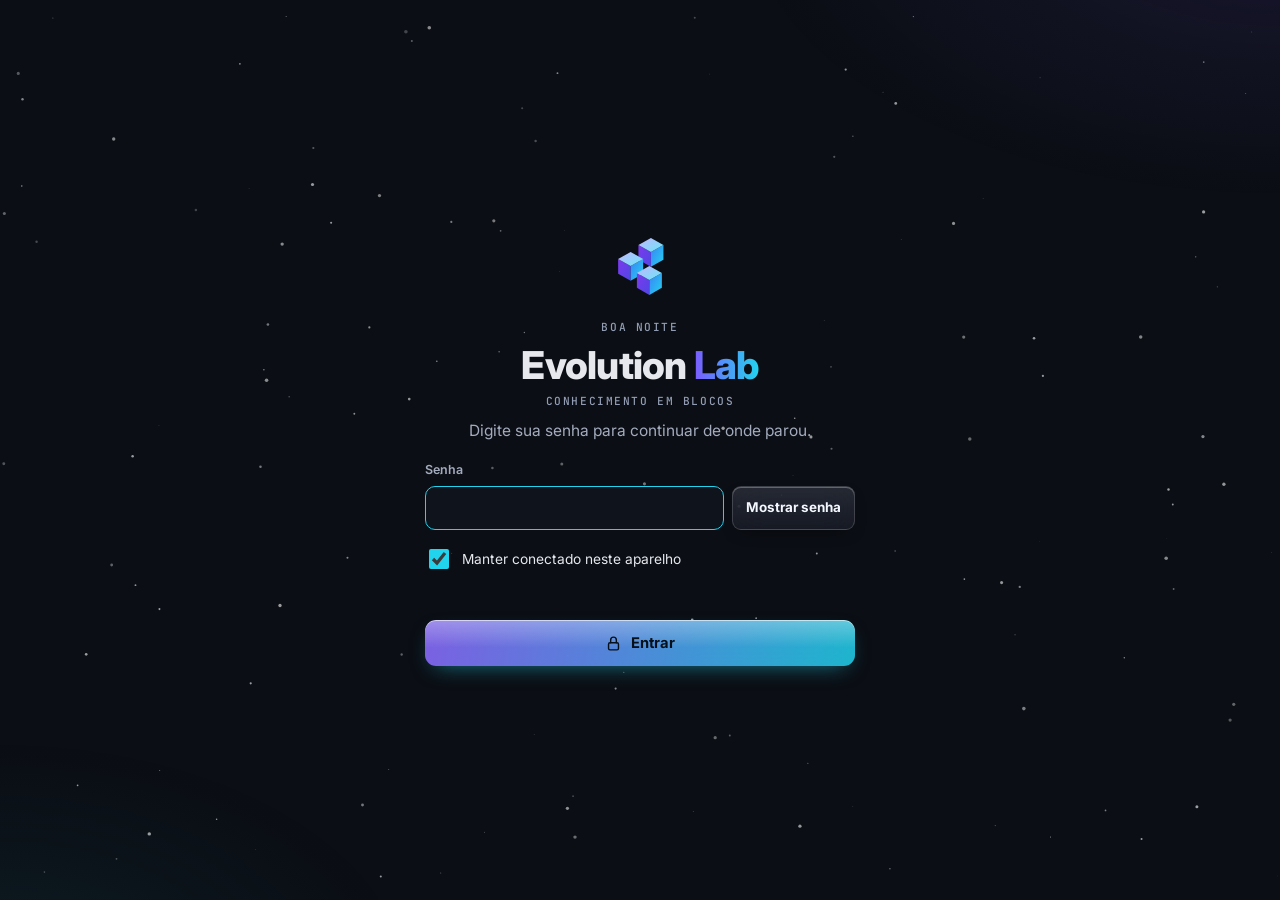
==== commit 6d69f5a2: "Ajusta abas em telas estreitas e abre formularios pelo inicio sem salto ao botao salvar" ====
--- a/index.html
+++ b/index.html
@@ -590,6 +590,7 @@
  .sites-hub summary{font-size:.95rem;gap:8px}.sites-hub summary .tiny{font-size:.65rem}
 }
 
+@media(max-width:640px){.ttabs{flex-wrap:wrap}.ttabs button{flex:1 1 100px;min-width:0;white-space:normal}}
 </style>
 <link rel="stylesheet" href="lion.css?v=41"><link rel="stylesheet" href="pixel.css?v=41">
 <link rel="stylesheet" href="effects.css?v=41">
@@ -604,7 +605,7 @@
 <script src="ilus.js?v=17"></script>
 <script src="progression.js?v=41"></script>
 <script src="feedback.js?v=41"></script>
-<script src="app.js?v=44"></script>
+<script src="app.js?v=45"></script>
 <script src="practice.js?v=41"></script>
 <script src="lion-core.js?v=41"></script>
 <script src="lion3d.js?v=41"></script>
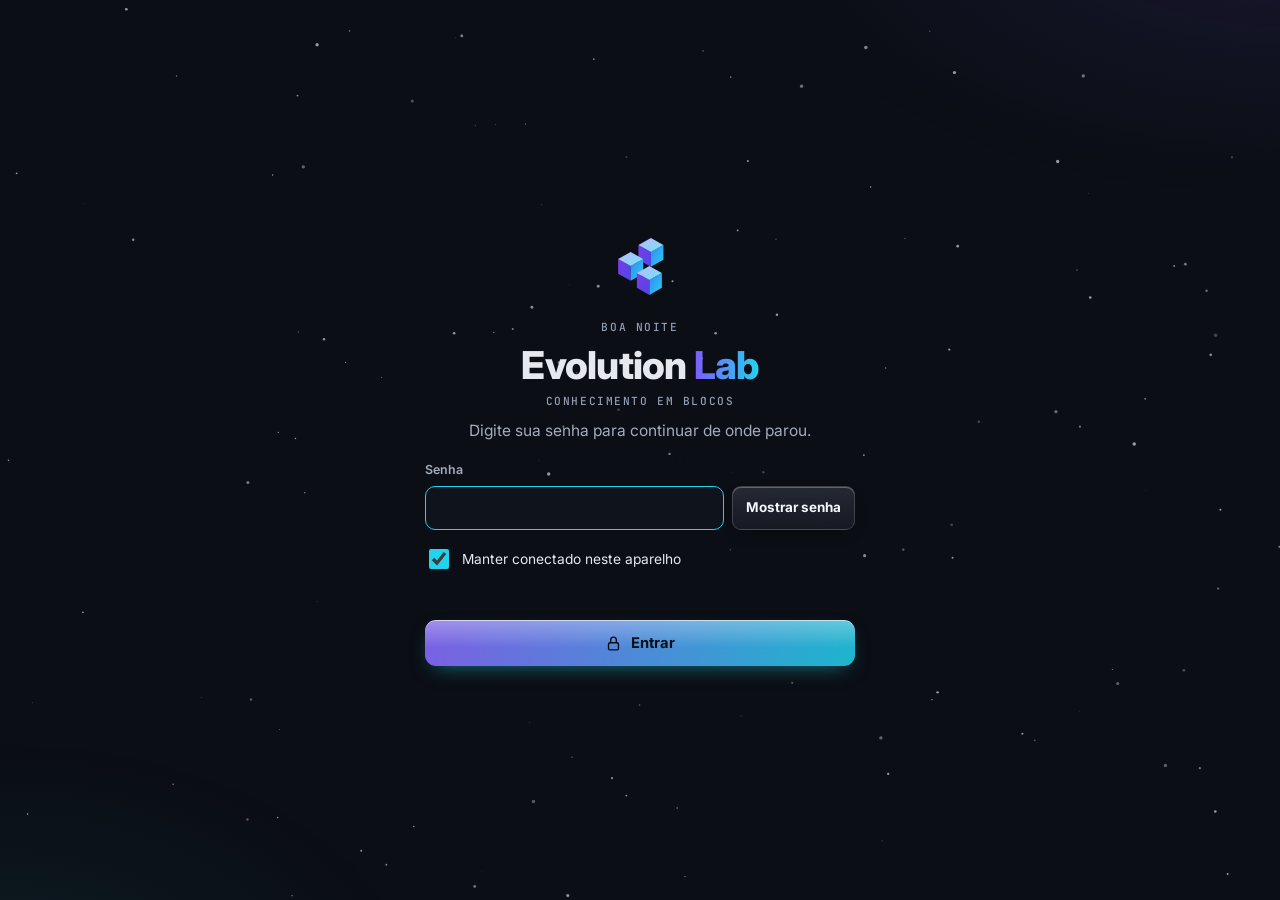
==== commit 75e27d11: "Ativa curso Evolução Tech: 71 aulas, prática e quizzes preservando atualizações do Lab" ====
--- a/index.html
+++ b/index.html
@@ -599,13 +599,16 @@
 <div id="app"></div>
 <canvas id="confetti" hidden></canvas>
 <noscript>Ative o JavaScript para usar o Evolution Lab.</noscript>
-<script src="content.js?v=17"></script>
+<link rel="stylesheet" href="course.css?v=46">
+<script src="programacao.js?v=46"></script>
+<script src="course-ui.js?v=46"></script>
+<script src="content.js?v=46"></script>
 <script src="cursos.js?v=17"></script>
 <script src="desafios.js?v=17"></script>
 <script src="ilus.js?v=17"></script>
 <script src="progression.js?v=41"></script>
 <script src="feedback.js?v=41"></script>
-<script src="app.js?v=45"></script>
+<script src="app.js?v=46"></script>
 <script src="practice.js?v=41"></script>
 <script src="lion-core.js?v=41"></script>
 <script src="lion3d.js?v=41"></script>
--- a/course.css
+++ b/course.css
@@ -0,0 +1,3 @@
+.ec{--ec-line:#30394e;max-width:1000px;margin:0 auto;padding:16px 0 48px;color:#eff3ff;font-family:Inter,Arial,sans-serif;line-height:1.7}.ec *{box-sizing:border-box;min-width:0}.ec a{color:#94dfff}.ec h1{font-size:clamp(1.9rem,5vw,3.8rem);line-height:1.13;letter-spacing:-.04em;margin:.6em 0}.ec h2{font-size:1.5rem;line-height:1.3}.ec h3{line-height:1.4}.ec p{color:#c2cbe0;max-width:75ch}.ec-hero{padding:clamp(22px,5vw,56px);border:1px solid #5d5799;border-radius:24px;background:radial-gradient(ellipse at 90% 5%,#35407599,transparent 60%),linear-gradient(130deg,#211e40,#111827);margin-bottom:22px}.ec-label{font-size:.73rem;letter-spacing:.13em;color:#b0a2ff;font-weight:800}.ec-tags{display:flex;gap:10px;flex-wrap:wrap;margin:24px 0}.ec-tags span,.ec-tag{font-size:.8rem;padding:5px 12px;border:1px solid #575779;border-radius:30px}.ec-btn{display:inline-flex;align-items:center;justify-content:center;text-decoration:none!important;font:inherit;font-weight:700;min-height:46px;padding:11px 18px;border-radius:12px;border:1px solid #8070e6;background:linear-gradient(120deg,#6950d9,#4a62b4);color:white!important;cursor:pointer}.ec-btn.secondary{background:#202a40;border-color:#48536b}.ec-panel{padding:clamp(18px,3vw,30px);border:1px solid var(--ec-line);border-radius:18px;background:#121b2b;margin:18px 0;scroll-margin-top:90px}.ec-path{display:grid;grid-template-columns:repeat(3,1fr);gap:20px}.ec-path b{color:#a7e6ff}.ec details{border:1px solid var(--ec-line);border-radius:12px;margin:12px 0;overflow:hidden}.ec details.ec-panel{padding:20px}.ec summary{padding:18px;cursor:pointer;line-height:1.5}.ec summary small,.ec-row small{display:block;color:#a5b0c9;font-size:.8rem}.ec-row{display:flex;gap:14px;align-items:center;text-decoration:none;border-top:1px solid #29344b;padding:16px;color:#eff3ff!important}.ec-row>div{flex:1}.ec-row:hover{background:#202b44}.ec-row>span:first-child{color:#b2a4ff;font-weight:700}.ec pre{max-width:100%;overflow:auto;background:#090f1c;border:1px solid #33415e;padding:20px;border-radius:12px;font-size:.85rem;line-height:1.7;tab-size:2;white-space:pre}.ec-note{padding:16px 18px;border-left:3px solid #a694ff;background:#22243f;border-radius:0 12px 12px 0;margin:20px 0}.ec-note p{margin-bottom:0}.ec label{display:block;margin:12px 0}.ec input:not([type=checkbox]):not([type=radio]),.ec textarea{display:block;width:100%;background:#0d1423;border:1px solid #596782;border-radius:10px;color:white;font:inherit;padding:12px;margin:8px 0}.ec-check{display:flex!important;gap:12px;align-items:flex-start;padding:12px;border:1px solid #39465f;border-radius:10px;cursor:pointer}.ec-check input{flex:none;width:20px;height:20px;margin-top:4px;accent-color:#a893ff}.ec-check span{overflow-wrap:anywhere}.ec fieldset{border:1px solid #3f4c65;border-radius:12px;margin:20px 0;padding:15px}.ec legend{padding:0 7px;font-weight:700}.ec-jump{display:flex;gap:10px;flex-wrap:wrap;position:sticky;top:0;background:#0b1223eb;backdrop-filter:blur(10px);padding:12px;border-radius:12px;z-index:4}.ec-jump a{padding:8px;font-size:.85rem}.ec-footer{display:flex;justify-content:space-between;gap:12px}.ec-results{overflow-wrap:anywhere}.ec :focus-visible{outline:3px solid #80ddff;outline-offset:4px}.ec-back{display:inline-block;padding:10px 0}@media(max-width:600px){.ec-path{grid-template-columns:1fr;gap:5px}.ec{padding:8px 0 90px}.ec-hero{border-radius:18px}.ec fieldset{padding:10px}.ec-panel{padding:16px}.ec pre{padding:14px;font-size:.78rem}.ec-jump{gap:0;justify-content:space-between}.ec-jump a{padding:7px 4px}.ec-row{padding:14px 10px;gap:10px}}@media(prefers-reduced-motion:reduce){.ec *{scroll-behavior:auto!important;animation:none!important;transition:none!important}}
+
+.ec-jump button{border:0;background:transparent;color:#94dfff;padding:8px;font:inherit;cursor:pointer;min-height:44px}
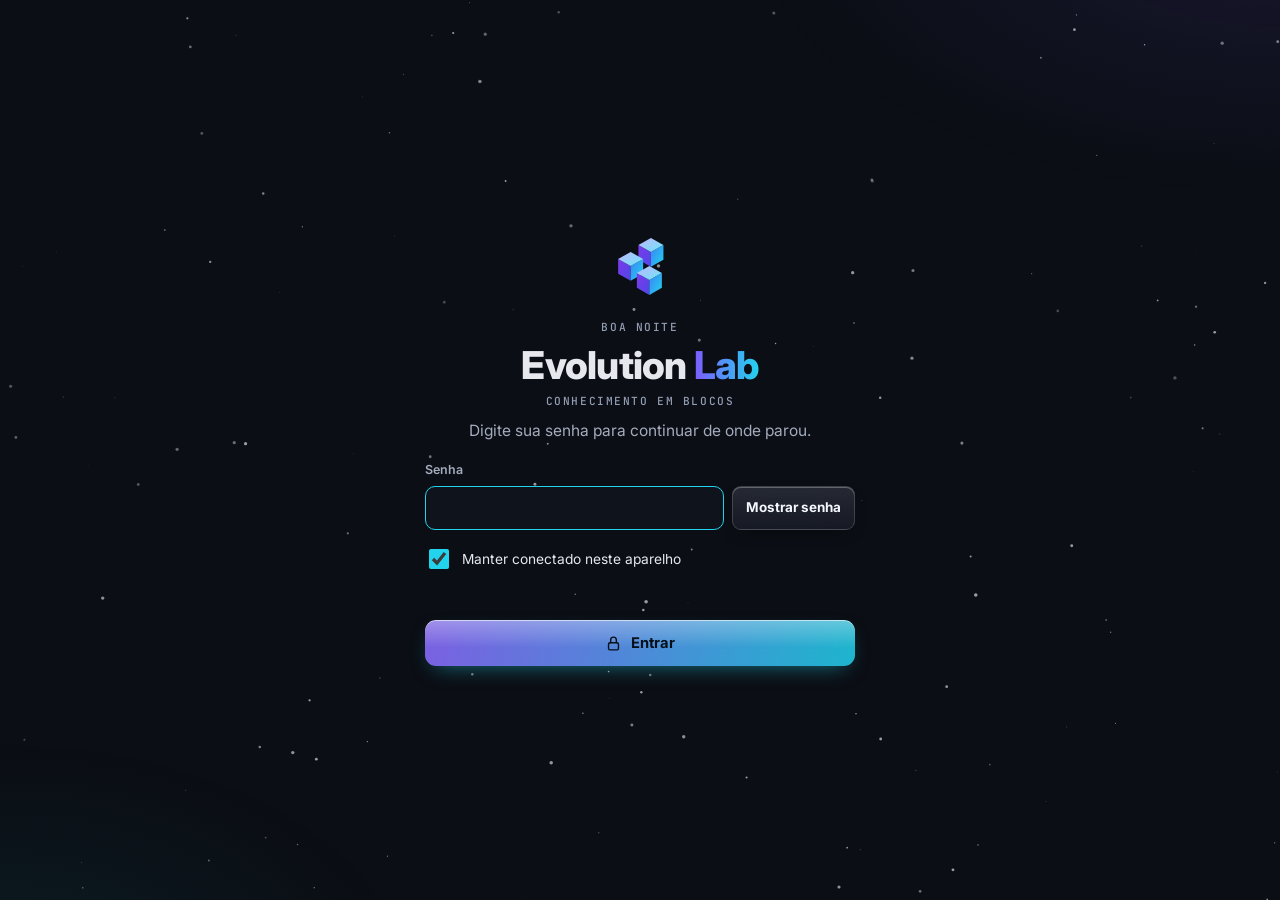
==== commit 54f38e72: "Add Life Trail app and cloud backup to Meus sites; refresh static cache" ====
--- a/index.html
+++ b/index.html
@@ -608,7 +608,7 @@
 <script src="ilus.js?v=17"></script>
 <script src="progression.js?v=41"></script>
 <script src="feedback.js?v=41"></script>
-<script src="app.js?v=46"></script>
+<script src="app.js?v=47"></script>
 <script src="practice.js?v=41"></script>
 <script src="lion-core.js?v=41"></script>
 <script src="lion3d.js?v=41"></script>
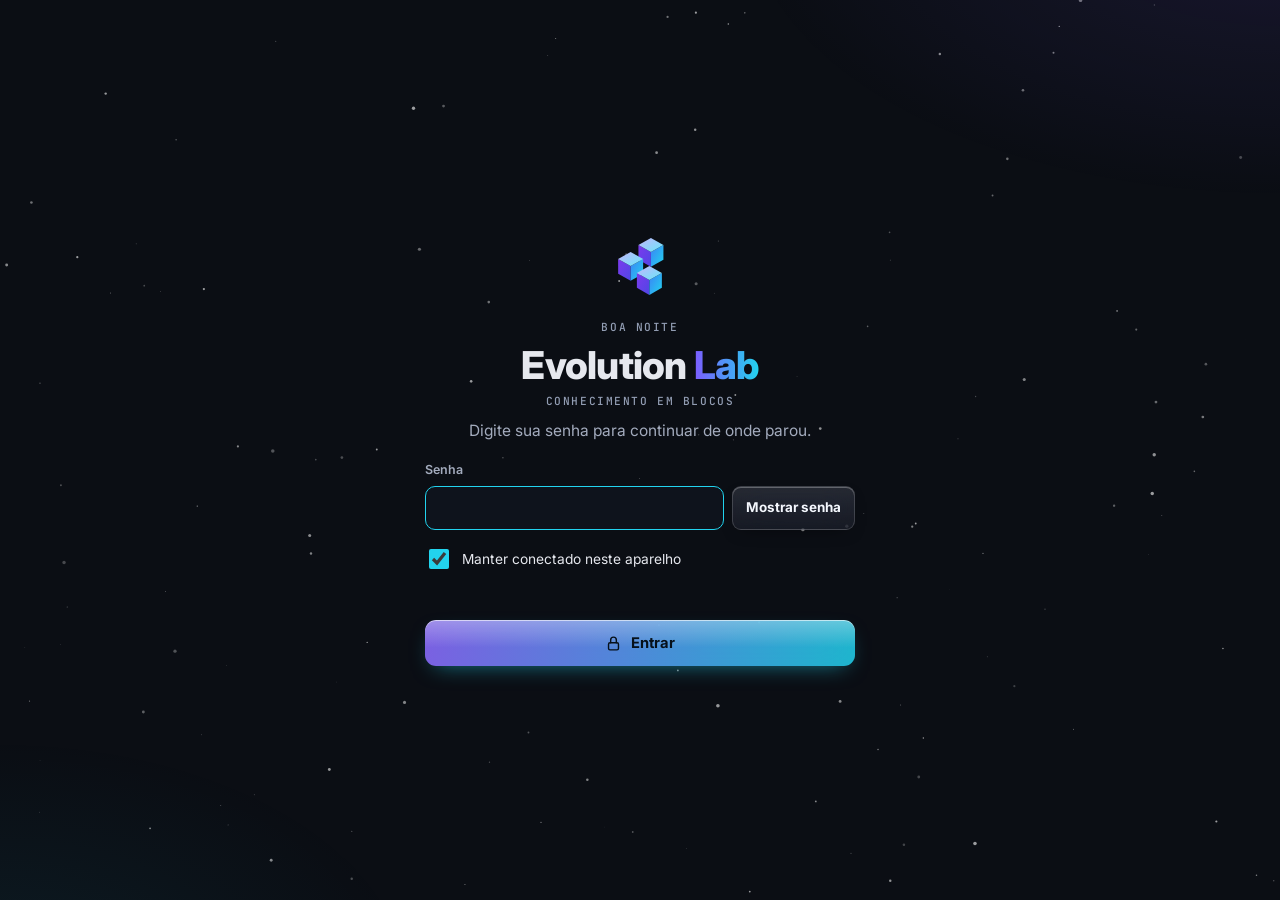
==== commit 66b63a99: "Aplica modelo didático às 71 aulas e revisa conceitos de Claude" ====
--- a/index.html
+++ b/index.html
@@ -599,10 +599,11 @@
 <div id="app"></div>
 <canvas id="confetti" hidden></canvas>
 <noscript>Ative o JavaScript para usar o Evolution Lab.</noscript>
-<link rel="stylesheet" href="course.css?v=46">
-<script src="programacao.js?v=46"></script>
-<script src="course-ui.js?v=46"></script>
+<link rel="stylesheet" href="course.css?v=47">
+<script src="programacao.js?v=47"></script>
+<script src="course-ui.js?v=47"></script>
 <script src="content.js?v=46"></script>
+<script src="claude-review.js?v=47"></script>
 <script src="cursos.js?v=17"></script>
 <script src="desafios.js?v=17"></script>
 <script src="ilus.js?v=17"></script>
--- a/course.css
+++ b/course.css
@@ -1,3 +1,6 @@
-.ec{--ec-line:#30394e;max-width:1000px;margin:0 auto;padding:16px 0 48px;color:#eff3ff;font-family:Inter,Arial,sans-serif;line-height:1.7}.ec *{box-sizing:border-box;min-width:0}.ec a{color:#94dfff}.ec h1{font-size:clamp(1.9rem,5vw,3.8rem);line-height:1.13;letter-spacing:-.04em;margin:.6em 0}.ec h2{font-size:1.5rem;line-height:1.3}.ec h3{line-height:1.4}.ec p{color:#c2cbe0;max-width:75ch}.ec-hero{padding:clamp(22px,5vw,56px);border:1px solid #5d5799;border-radius:24px;background:radial-gradient(ellipse at 90% 5%,#35407599,transparent 60%),linear-gradient(130deg,#211e40,#111827);margin-bottom:22px}.ec-label{font-size:.73rem;letter-spacing:.13em;color:#b0a2ff;font-weight:800}.ec-tags{display:flex;gap:10px;flex-wrap:wrap;margin:24px 0}.ec-tags span,.ec-tag{font-size:.8rem;padding:5px 12px;border:1px solid #575779;border-radius:30px}.ec-btn{display:inline-flex;align-items:center;justify-content:center;text-decoration:none!important;font:inherit;font-weight:700;min-height:46px;padding:11px 18px;border-radius:12px;border:1px solid #8070e6;background:linear-gradient(120deg,#6950d9,#4a62b4);color:white!important;cursor:pointer}.ec-btn.secondary{background:#202a40;border-color:#48536b}.ec-panel{padding:clamp(18px,3vw,30px);border:1px solid var(--ec-line);border-radius:18px;background:#121b2b;margin:18px 0;scroll-margin-top:90px}.ec-path{display:grid;grid-template-columns:repeat(3,1fr);gap:20px}.ec-path b{color:#a7e6ff}.ec details{border:1px solid var(--ec-line);border-radius:12px;margin:12px 0;overflow:hidden}.ec details.ec-panel{padding:20px}.ec summary{padding:18px;cursor:pointer;line-height:1.5}.ec summary small,.ec-row small{display:block;color:#a5b0c9;font-size:.8rem}.ec-row{display:flex;gap:14px;align-items:center;text-decoration:none;border-top:1px solid #29344b;padding:16px;color:#eff3ff!important}.ec-row>div{flex:1}.ec-row:hover{background:#202b44}.ec-row>span:first-child{color:#b2a4ff;font-weight:700}.ec pre{max-width:100%;overflow:auto;background:#090f1c;border:1px solid #33415e;padding:20px;border-radius:12px;font-size:.85rem;line-height:1.7;tab-size:2;white-space:pre}.ec-note{padding:16px 18px;border-left:3px solid #a694ff;background:#22243f;border-radius:0 12px 12px 0;margin:20px 0}.ec-note p{margin-bottom:0}.ec label{display:block;margin:12px 0}.ec input:not([type=checkbox]):not([type=radio]),.ec textarea{display:block;width:100%;background:#0d1423;border:1px solid #596782;border-radius:10px;color:white;font:inherit;padding:12px;margin:8px 0}.ec-check{display:flex!important;gap:12px;align-items:flex-start;padding:12px;border:1px solid #39465f;border-radius:10px;cursor:pointer}.ec-check input{flex:none;width:20px;height:20px;margin-top:4px;accent-color:#a893ff}.ec-check span{overflow-wrap:anywhere}.ec fieldset{border:1px solid #3f4c65;border-radius:12px;margin:20px 0;padding:15px}.ec legend{padding:0 7px;font-weight:700}.ec-jump{display:flex;gap:10px;flex-wrap:wrap;position:sticky;top:0;background:#0b1223eb;backdrop-filter:blur(10px);padding:12px;border-radius:12px;z-index:4}.ec-jump a{padding:8px;font-size:.85rem}.ec-footer{display:flex;justify-content:space-between;gap:12px}.ec-results{overflow-wrap:anywhere}.ec :focus-visible{outline:3px solid #80ddff;outline-offset:4px}.ec-back{display:inline-block;padding:10px 0}@media(max-width:600px){.ec-path{grid-template-columns:1fr;gap:5px}.ec{padding:8px 0 90px}.ec-hero{border-radius:18px}.ec fieldset{padding:10px}.ec-panel{padding:16px}.ec pre{padding:14px;font-size:.78rem}.ec-jump{gap:0;justify-content:space-between}.ec-jump a{padding:7px 4px}.ec-row{padding:14px 10px;gap:10px}}@media(prefers-reduced-motion:reduce){.ec *{scroll-behavior:auto!important;animation:none!important;transition:none!important}}
-
-.ec-jump button{border:0;background:transparent;color:#94dfff;padding:8px;font:inherit;cursor:pointer;min-height:44px}
+/* A experiência de cursos fica isolada das outras áreas do Lab. */
+.et{--et-bg:#12171e;--et-panel:#1a222d;--et-line:#374454;--et-text:#f1f4f7;--et-soft:#b8c4d2;--et-cyan:#a1e8ee;--et-lime:#d4ed9b;max-width:1250px;margin:auto;color:var(--et-text);font:16px/1.75 system-ui,-apple-system,"Segoe UI",sans-serif;overflow-wrap:anywhere}.et *{box-sizing:border-box;min-width:0}.et a{color:var(--et-cyan);text-underline-offset:4px}.et button,.et input,.et select,.et textarea{font:inherit}.et button{cursor:pointer}.et button:disabled{opacity:.4;cursor:default}.et :is(a,button,input,textarea,select,summary,pre):focus-visible{outline:3px solid var(--et-cyan);outline-offset:4px}.et #et-heading:focus{outline:none}.et h1{font-size:clamp(30px,3.7vw,48px);line-height:1.15;letter-spacing:-.04em;margin:16px 0 22px}.et h2{font-size:24px;line-height:1.35;letter-spacing:-.025em;margin:12px 0 16px}.et h3{font-size:18px;line-height:1.4;margin:18px 0 10px}.et p{margin:12px 0;color:var(--et-soft)}.et p:last-child{margin-bottom:0}.et .et-lead{font-size:18px;line-height:1.85;max-width:74ch}.et-label{color:var(--et-cyan);letter-spacing:.13em;font-size:11px;font-weight:800;text-transform:uppercase}.et-hero{padding:clamp(24px,5vw,52px);background:linear-gradient(130deg,#233238,#172029);border:1px solid #526a75;border-radius:24px;margin-bottom:24px}.et-tags{display:flex;gap:8px;flex-wrap:wrap;margin:22px 0}.et-tags span,.et-tag{display:inline-block;border:1px solid #526574;border-radius:100px;padding:5px 10px;color:var(--et-cyan);font-size:12px}.et-card{padding:26px;border:1px solid var(--et-line);border-radius:18px;background:var(--et-panel);margin:22px 0}.et-grid{display:grid;grid-template-columns:1fr 1fr;gap:20px;margin:24px 0}.et-grid .et-card{margin:0}.et-note{padding:18px 20px;border-left:3px solid var(--et-cyan);background:#1d3039;border-radius:0 12px 12px 0;margin:24px 0}.et-note p{margin-top:5px}.et .et-small{font-size:13px;color:var(--et-soft)}.et-btn{display:inline-flex;align-items:center;justify-content:center;text-align:center;gap:8px;min-height:48px;border:1px solid #d4ed9b!important;border-radius:12px;background:var(--et-lime)!important;color:#1c260e!important;font-size:14px!important;font-weight:750!important;padding:11px 17px;text-decoration:none!important;transition:filter .16s,transform .16s}.et-btn:hover{filter:brightness(1.08)}.et-btn:active{transform:translateY(1px)}.et-btn.et-secondary{border-color:#4c5c6e!important;background:#24303d!important;color:var(--et-text)!important}.et-actions{display:flex;flex-wrap:wrap;gap:10px;margin:20px 0}.et details{border:1px solid var(--et-line);border-radius:12px;padding:15px 17px;margin:16px 0;background:#18212c}.et details.et-card{padding:24px}.et summary{min-height:34px;cursor:pointer;font-size:16px}.et summary span{display:block;margin-left:18px;color:var(--et-soft);font-size:12px}.et-row{display:flex;gap:15px;align-items:center;border-top:1px solid var(--et-line);padding:16px 0;text-decoration:none!important;color:var(--et-text)!important}.et-row small{display:block;color:var(--et-soft);font-size:12px;margin-top:4px}.et-row div{flex:1}.et-number{border:1px solid #526777;border-radius:10px;min-width:34px;height:34px;display:grid;place-items:center;color:var(--et-cyan);font-size:12px}.et-back{display:inline-block;margin:0 0 25px}.et-layout{display:grid;grid-template-columns:205px minmax(0,1fr);gap:35px}.et-sidebar{border-right:1px solid var(--et-line);padding-right:20px;position:sticky;top:100px;align-self:start}.et-sidebar h2{font-size:22px}.et-sidebar nav{display:grid;gap:6px;margin:23px 0}.et-sidebar nav button{display:flex;align-items:center;gap:10px;min-height:52px;border:1px solid transparent;border-radius:10px;background:transparent;text-align:left;color:var(--et-soft);font-size:13px;padding:8px}.et-sidebar nav button span{font-size:11px;border:1px solid var(--et-line);padding:4px 6px;border-radius:7px}.et-sidebar nav button[aria-current=step]{background:#263a42;border-color:#4c707a;color:var(--et-cyan)}.et-work{min-width:0}.et-work .et-stage-head{margin-bottom:22px}.et-history{border:1px solid #59684d;color:#d4ed9b;padding:12px 15px;border-radius:12px;font-size:13px;margin-bottom:20px}.et-work select,.et .et-mobile-label{display:none}.et-controls{display:flex;align-items:center;justify-content:space-between;gap:12px;margin-top:28px;padding:18px 0;border-top:1px solid var(--et-line);background:var(--bg,#11151c)}.et-controls>span{font-size:12px;color:var(--et-soft)}.et code{font: .9em/1.7 ui-monospace,SFMono-Regular,Consolas,monospace;color:var(--et-cyan);overflow-wrap:anywhere}.et pre{white-space:pre;overflow:auto;max-width:100%;border:1px solid var(--et-line);background:#0d1219;padding:19px;border-radius:13px;font-size:14px;line-height:1.8;tab-size:2}.et pre code{overflow-wrap:normal;color:#c5edf0}.et-code-head{display:flex;align-items:center;justify-content:space-between;gap:10px;font-size:12px}.et-code-head .et-btn{min-height:44px;font-size:12px!important;padding:8px 11px}.et textarea,.et input:not([type=radio]):not([type=checkbox]){display:block;width:100%;border:1px solid #5d7185;border-radius:11px;background:#0d141d;color:var(--et-text);padding:14px;margin:9px 0;font-size:16px}.et label{display:block;color:var(--et-text)}.et .et-check{display:flex;align-items:flex-start;gap:12px;margin:16px 0;cursor:pointer}.et-check input{width:21px;height:21px;flex-shrink:0;accent-color:var(--et-lime);margin-top:5px}.et-lab-grid{display:grid;grid-template-columns:1fr 1fr;gap:16px;margin-top:20px}.et .et-editor{height:320px;min-height:250px;resize:vertical;font:13px/1.8 ui-monospace,SFMono-Regular,Consolas,monospace;tab-size:2}.et-lab-grid iframe{height:320px;width:100%;display:block;border:1px solid var(--et-line);border-radius:12px;background:white}.et fieldset{min-width:0;width:100%;border:0;border-bottom:1px solid var(--et-line);padding:10px 0 25px;margin:18px 0}.et legend{font-size:18px;font-weight:750;max-width:100%;white-space:normal}.et .et-option{display:flex;align-items:flex-start;gap:12px;padding:14px;background:#111a24;border:1px solid var(--et-line);border-radius:11px;margin:12px 0;cursor:pointer}.et-option:has(input:checked){background:#253b46;border-color:#7ba8b7}.et-option input{accent-color:var(--et-cyan);margin-top:7px;flex-shrink:0}.et-status{margin:15px 0;font-size:15px;color:var(--et-cyan)}.et-status:empty{display:none}.et-criteria{list-style:none;padding:0}.et-criteria li{display:flex;gap:12px;padding:12px 0;border-bottom:1px solid var(--et-line)}.et-criteria span{color:var(--et-lime)}
+@media(max-width:1100px){.et-layout{grid-template-columns:180px minmax(0,1fr);gap:22px}.et-lab-grid{grid-template-columns:1fr}.et-card{padding:22px}}
+@media(max-width:760px){.et-layout{display:block}.et-sidebar{display:none}.et-work select{display:block;width:100%;min-height:50px;background:#1a2735;border:1px solid #566f80;color:var(--et-text);padding:10px;border-radius:12px;margin:8px 0 25px;font-size:16px}.et .et-mobile-label{display:block;font-size:13px;color:var(--et-soft)}.et h1{font-size:32px}.et .et-lead{font-size:17px}.et h2{font-size:23px}.et-grid{grid-template-columns:1fr;gap:16px}.et-card{padding:19px}.et-controls{position:sticky;bottom:76px;z-index:5;padding:12px 0 15px;margin-bottom:15px}.et-controls .et-btn{padding:10px 13px}.et-controls>span{font-size:11px}.et .et-editor,.et-lab-grid iframe{height:300px}.et pre{padding:15px;font-size:13px}.et-back{margin-bottom:20px}.et-actions .et-btn{flex:1}.et summary{font-size:15px}}
+@media(max-width:360px){.et h1{font-size:29px}.et-controls>span{display:none}.et-controls .et-btn{flex:1}.et-card{padding:16px}.et-code-head{flex-wrap:wrap}}
+@media(prefers-reduced-motion:reduce){.et *{transition:none!important;animation:none!important}}
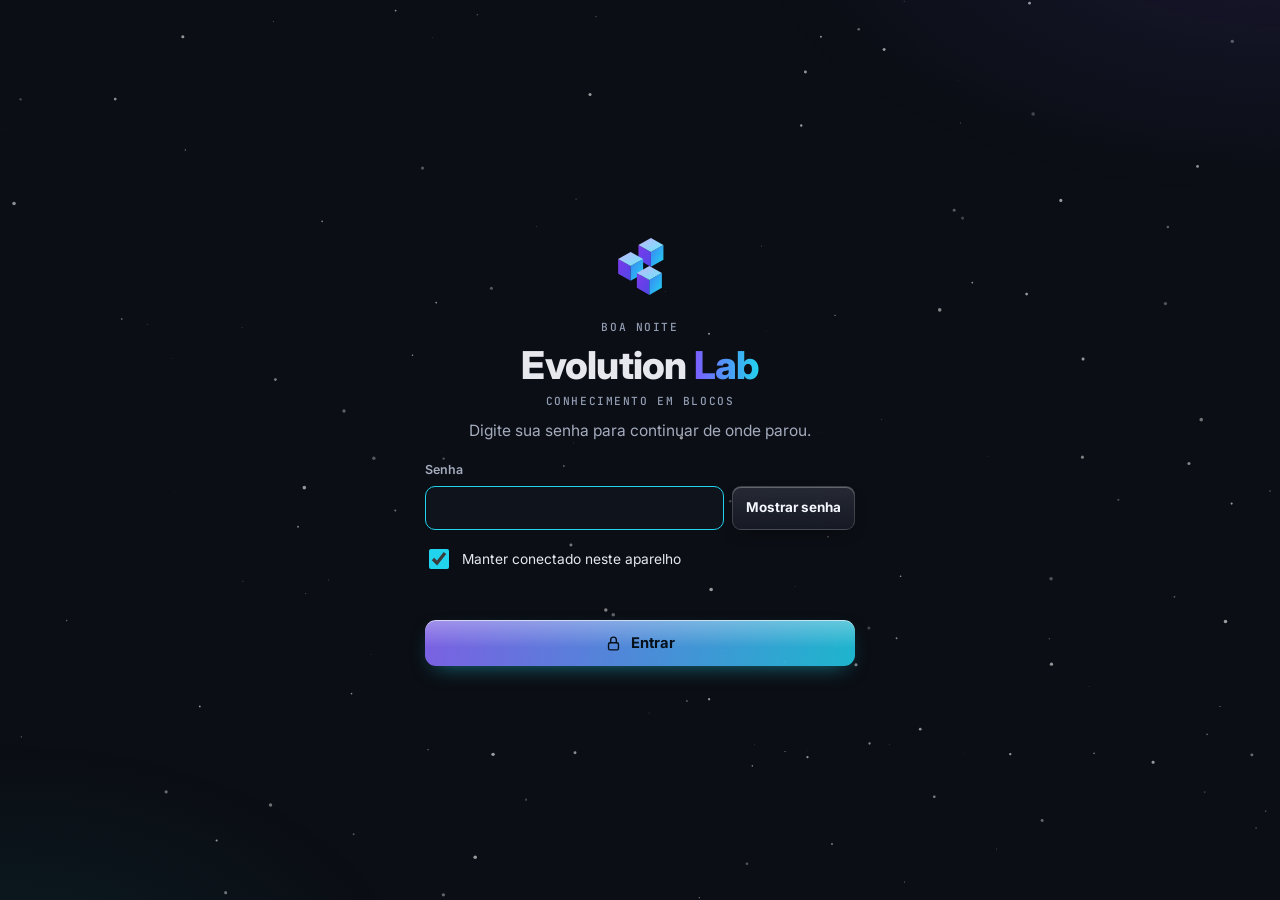
==== commit 3976a0aa: "Atualizar versão do acesso à gestão comercial" ====
--- a/index.html
+++ b/index.html
@@ -609,7 +609,7 @@
 <script src="ilus.js?v=17"></script>
 <script src="progression.js?v=41"></script>
 <script src="feedback.js?v=41"></script>
-<script src="app.js?v=47"></script>
+<script src="app.js?v=48"></script>
 <script src="practice.js?v=41"></script>
 <script src="lion-core.js?v=41"></script>
 <script src="lion3d.js?v=41"></script>
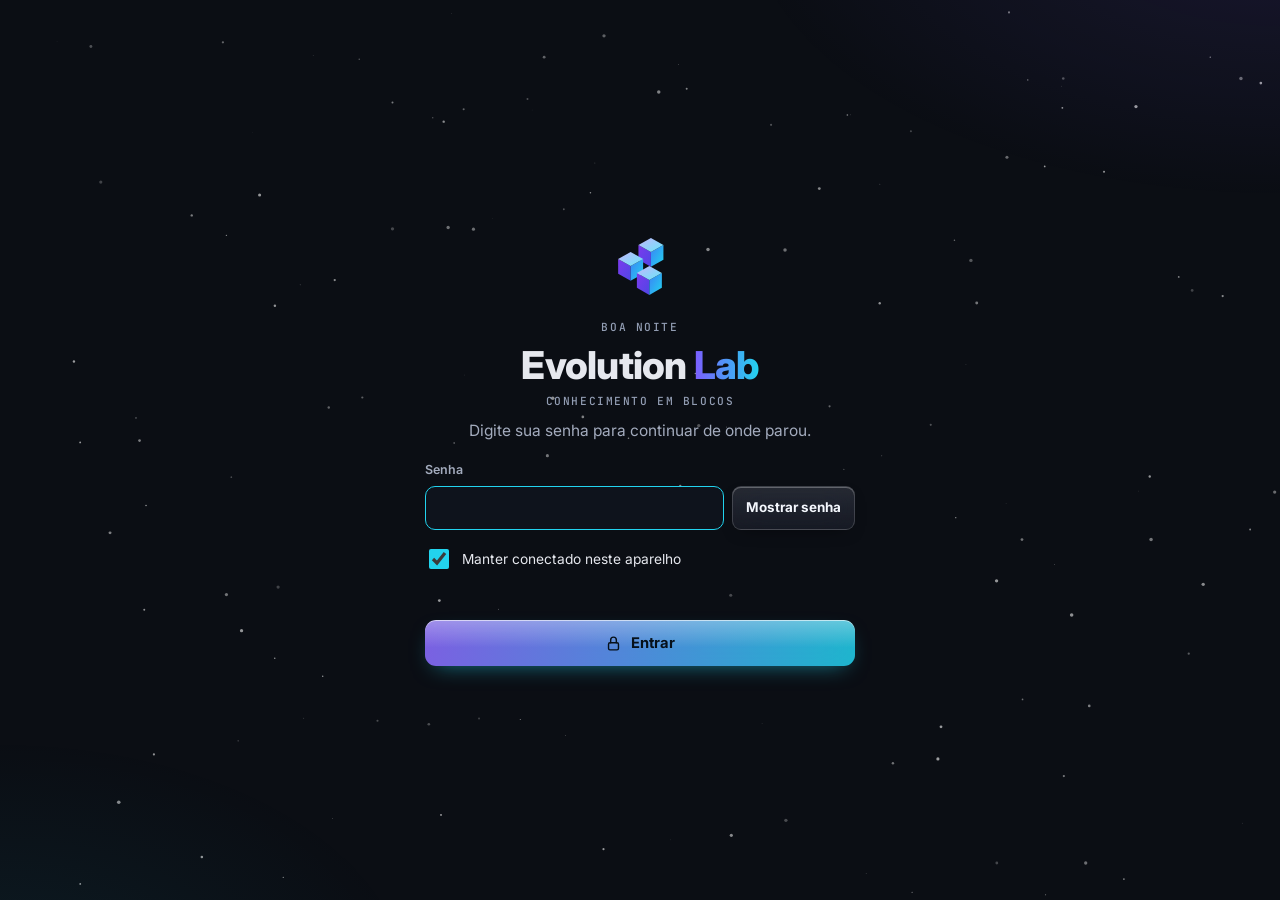
==== commit 31cdf6af: "Tarefas atrasadas ficam até concluir (desde 28/10) e listas retráteis Co-Authored-By: Claude Opus 5." ====
--- a/index.html
+++ b/index.html
@@ -159,6 +159,16 @@
 .quest{display:grid;grid-template-columns:30px minmax(0,1fr) auto;gap:12px;align-items:center;padding:12px 0;border-top:1px solid var(--line);text-decoration:none;color:var(--text)}
 .quest:first-of-type{border-top:0}
 .quest .ic{width:26px;height:26px;border-radius:8px;display:flex;align-items:center;justify-content:center;border:1.5px solid var(--line2)}
+.qfold{margin-top:10px;border:1px solid var(--line);border-radius:14px;padding:0 12px;background:rgba(255,255,255,.02)}
+.qfold>summary{list-style:none;cursor:pointer;display:flex;align-items:center;justify-content:space-between;gap:10px;min-height:46px;font-weight:600;font-size:14px}
+.qfold>summary::-webkit-details-marker{display:none}
+.qfold-chev{width:9px;height:9px;border-right:2px solid currentColor;border-bottom:2px solid currentColor;transform:rotate(45deg);transition:transform .2s;margin-right:4px;opacity:.7}
+.qfold[open] .qfold-chev{transform:rotate(-135deg)}
+.qfold[open]{padding-bottom:6px}
+.qfold.late{border-color:rgba(245,158,11,.45);background:linear-gradient(150deg,rgba(245,158,11,.10),rgba(255,255,255,.02))}
+.qfold.late>summary{color:var(--amber,#F59E0B)}
+.quest.late .ic{border-color:rgba(245,158,11,.7)}
+.quest.late .rw{color:var(--amber,#F59E0B)}
 .quest .ic svg{width:15px;height:15px}
 .quest.done .ic{background:var(--cyan);border-color:var(--cyan);color:#04161A}
 .quest.done b{color:var(--dim);text-decoration:line-through;font-weight:500}
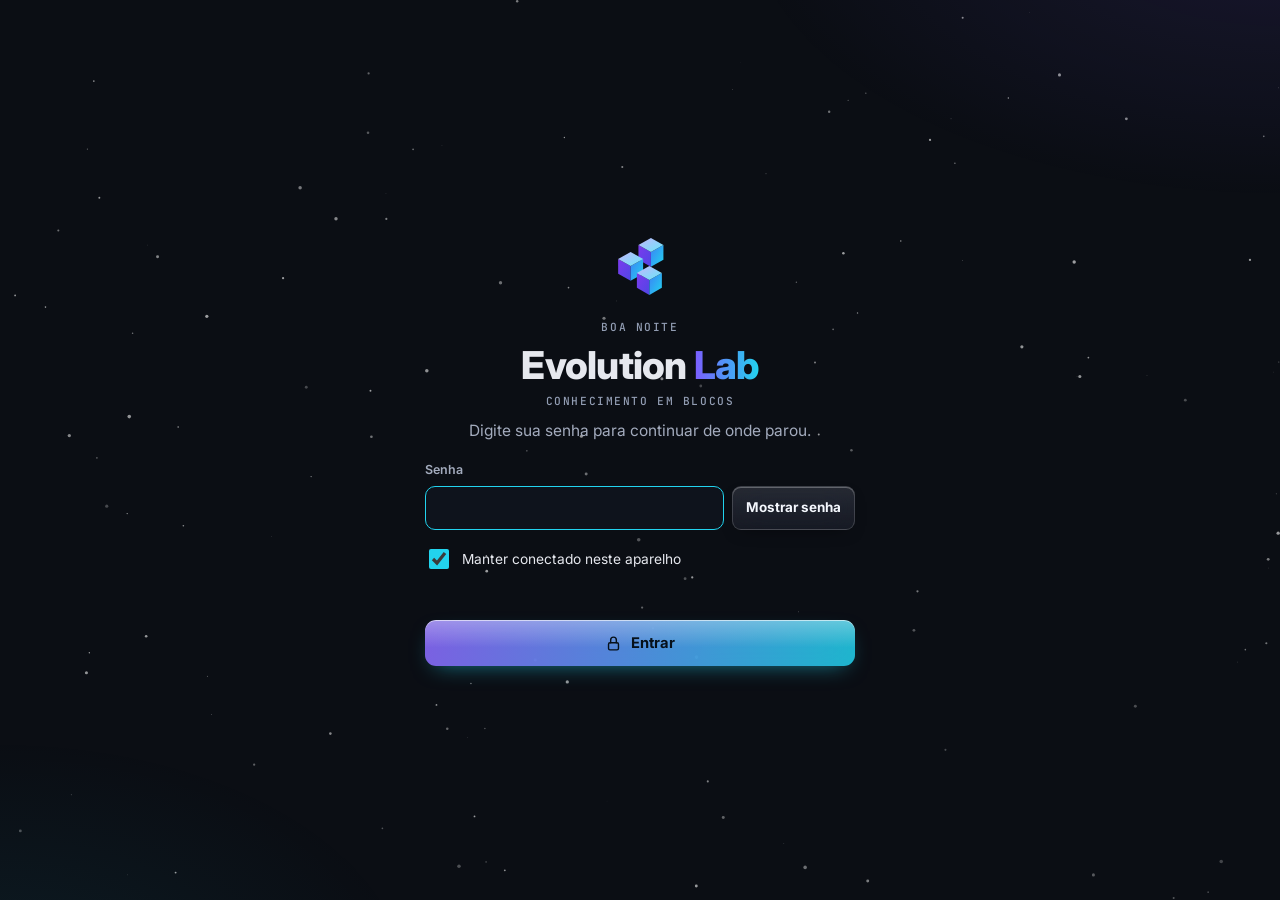
==== commit d275acb2: "Carimbo automático de versão (navegador sempre pega a atualização) Co-Authored-By: Claude Opus 5.5 <" ====
--- a/index.html
+++ b/index.html
@@ -602,29 +602,29 @@
 
 @media(max-width:640px){.ttabs{flex-wrap:wrap}.ttabs button{flex:1 1 100px;min-width:0;white-space:normal}}
 </style>
-<link rel="stylesheet" href="lion.css?v=41"><link rel="stylesheet" href="pixel.css?v=41">
-<link rel="stylesheet" href="effects.css?v=41">
+<link rel="stylesheet" href="lion.css?v=6ae50890"><link rel="stylesheet" href="pixel.css?v=6ae50890">
+<link rel="stylesheet" href="effects.css?v=6ae50890">
 </head>
 <body>
 <div id="app"></div>
 <canvas id="confetti" hidden></canvas>
 <noscript>Ative o JavaScript para usar o Evolution Lab.</noscript>
-<link rel="stylesheet" href="course.css?v=47">
-<script src="programacao.js?v=47"></script>
-<script src="course-ui.js?v=47"></script>
-<script src="content.js?v=46"></script>
-<script src="claude-review.js?v=47"></script>
-<script src="cursos.js?v=17"></script>
-<script src="desafios.js?v=17"></script>
-<script src="ilus.js?v=17"></script>
-<script src="progression.js?v=41"></script>
-<script src="feedback.js?v=41"></script>
-<script src="app.js?v=48"></script>
-<script src="practice.js?v=41"></script>
-<script src="lion-core.js?v=41"></script>
-<script src="lion3d.js?v=41"></script>
-<script src="lion-fx.js?v=41"></script>
-<script src="lion.js?v=41"></script>
+<link rel="stylesheet" href="course.css?v=6ae50890">
+<script src="programacao.js?v=6ae50890"></script>
+<script src="course-ui.js?v=6ae50890"></script>
+<script src="content.js?v=6ae50890"></script>
+<script src="claude-review.js?v=6ae50890"></script>
+<script src="cursos.js?v=6ae50890"></script>
+<script src="desafios.js?v=6ae50890"></script>
+<script src="ilus.js?v=6ae50890"></script>
+<script src="progression.js?v=6ae50890"></script>
+<script src="feedback.js?v=6ae50890"></script>
+<script src="app.js?v=6ae50890"></script>
+<script src="practice.js?v=6ae50890"></script>
+<script src="lion-core.js?v=6ae50890"></script>
+<script src="lion3d.js?v=6ae50890"></script>
+<script src="lion-fx.js?v=6ae50890"></script>
+<script src="lion.js?v=6ae50890"></script>
 </body>
 </html>
 
